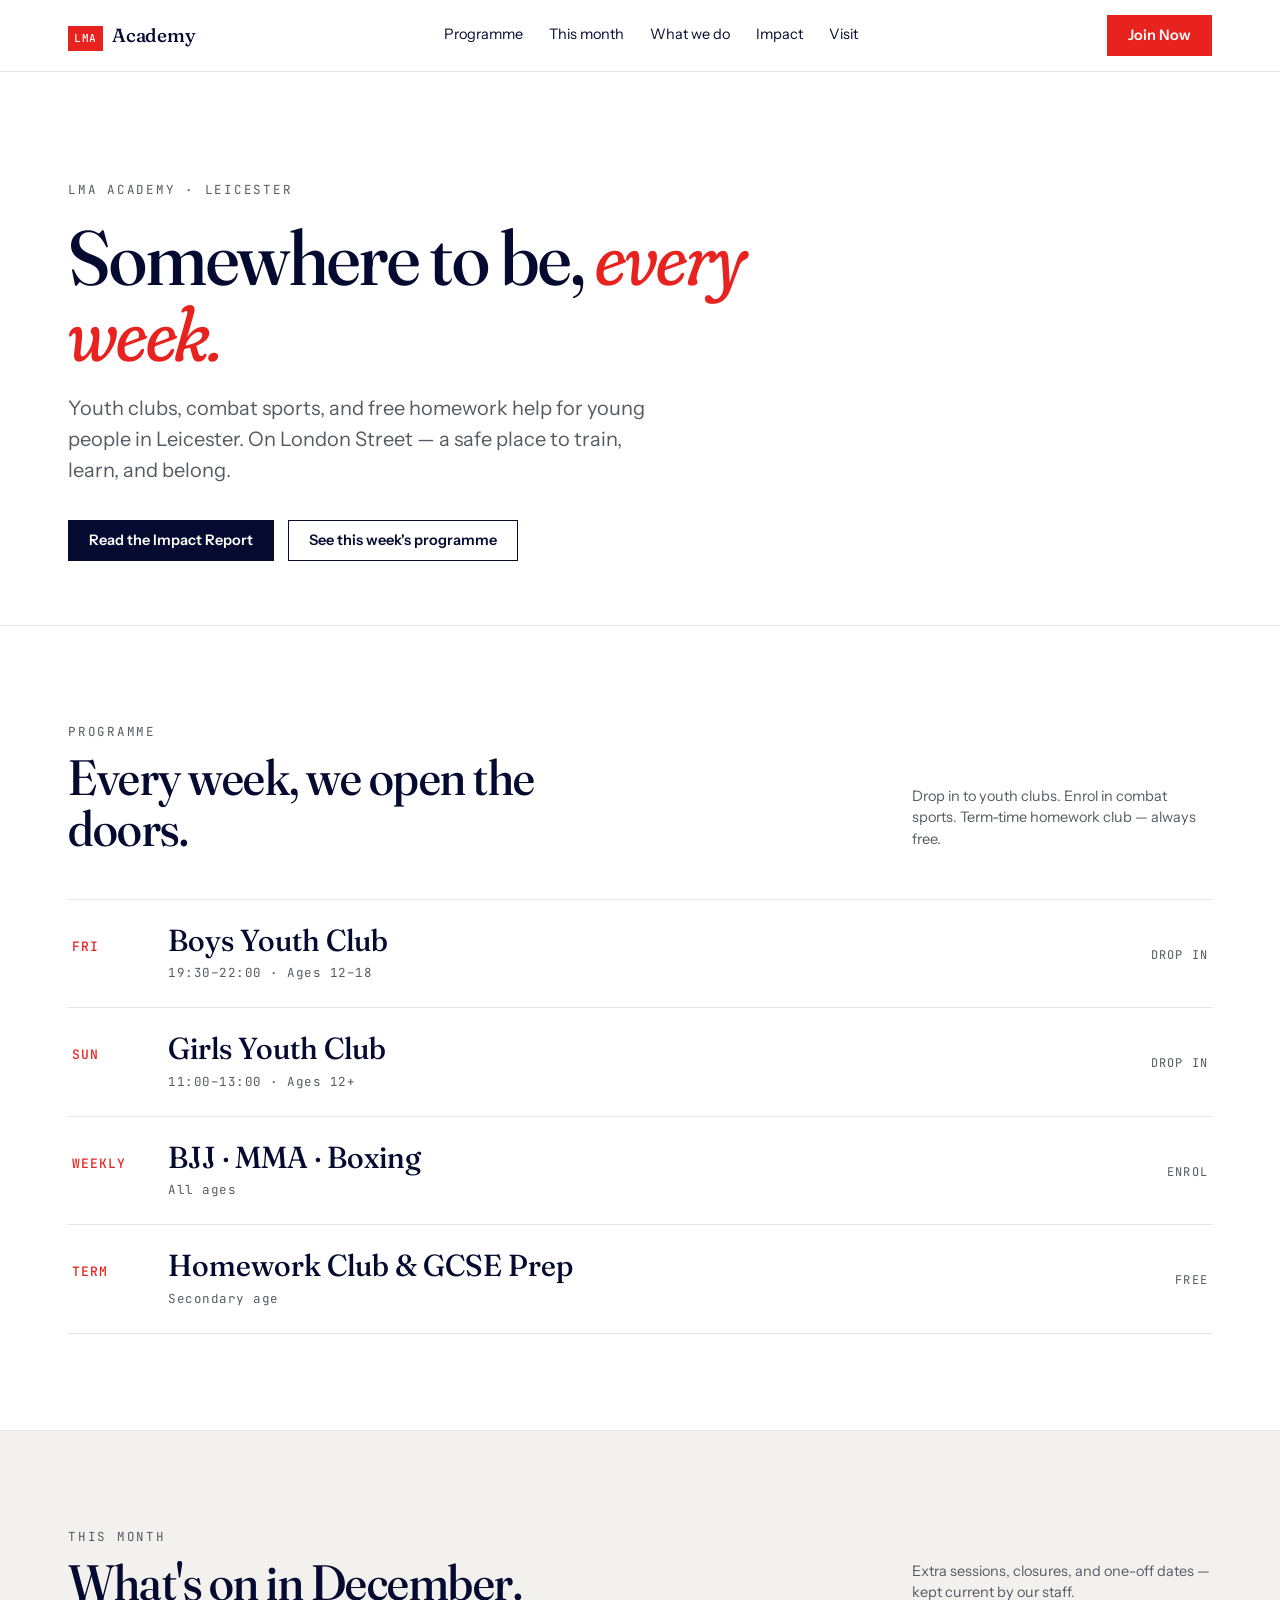
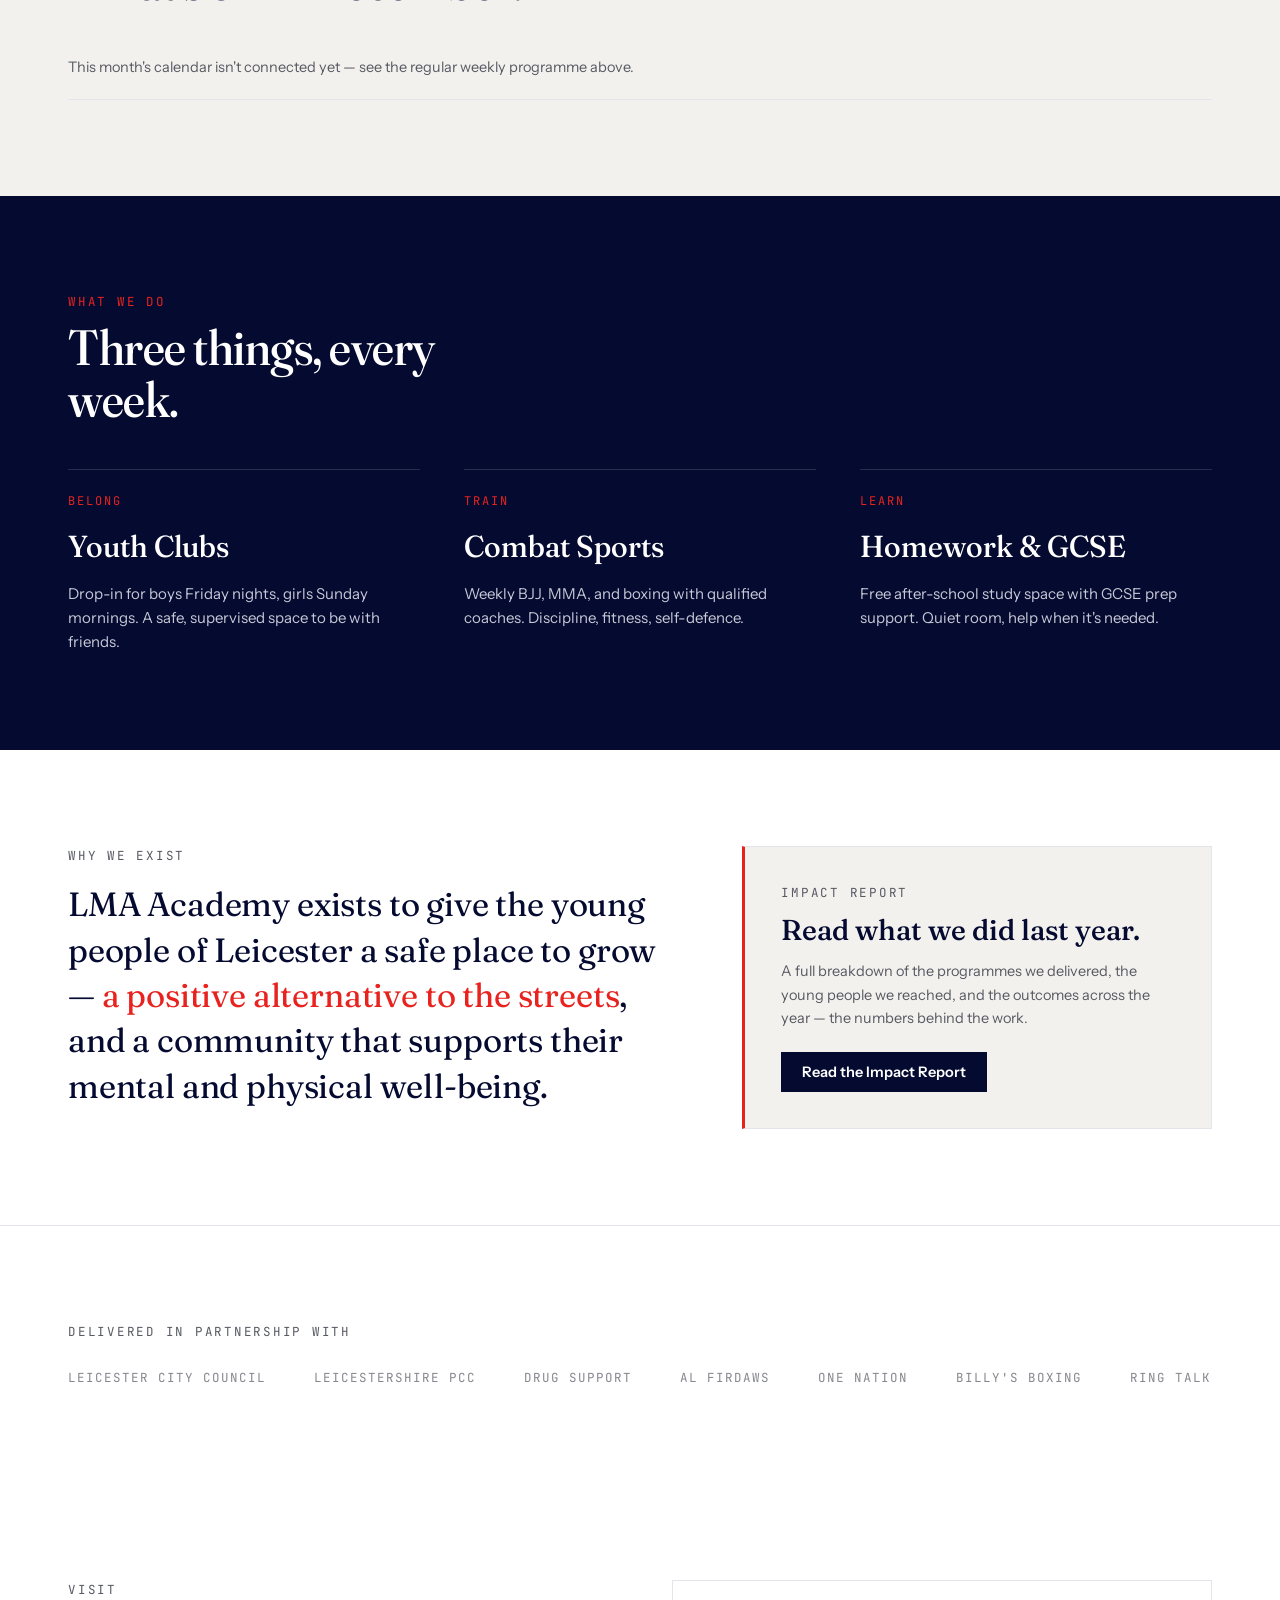
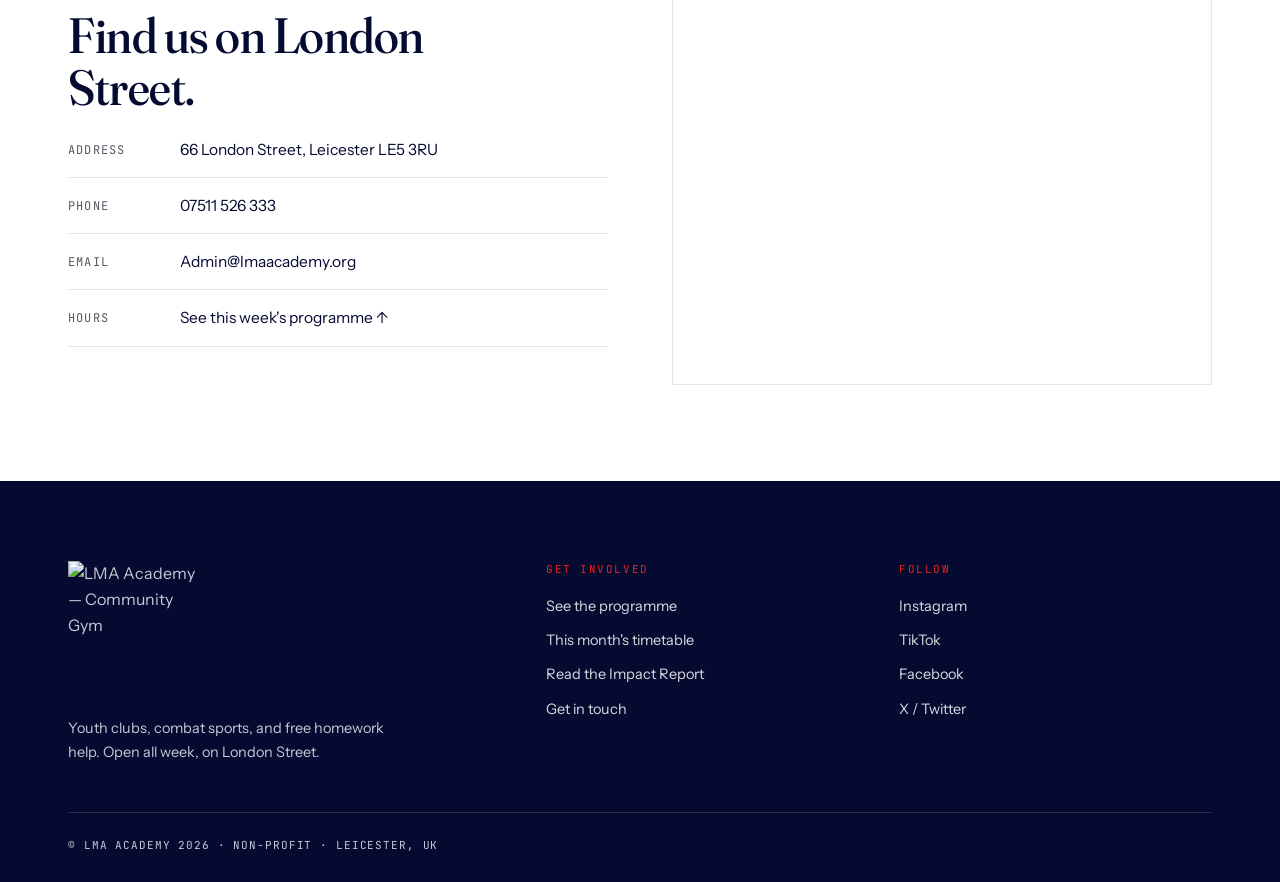
==== index.html @ 56d5e0f9 "Create index.html" ====
<!doctype html>
<html lang="en">
<head>
<meta charset="utf-8" />
<meta name="viewport" content="width=device-width, initial-scale=1" />
<meta name="color-scheme" content="light only" />
<meta name="supported-color-schemes" content="light" />
<meta name="theme-color" content="#FFFFFF" />
<title>LMA Academy — Youth clubs, combat sports &amp; homework club, Leicester</title>
<meta name="description" content="Youth clubs, combat sports, and free homework help for young people in Leicester. 66 London Street — a safe place to train, learn, and belong, every week." />
<meta property="og:title" content="LMA Academy — Somewhere to be, every week." />
<meta property="og:description" content="Youth clubs, combat sports, and free homework help for young people in Leicester. On London Street — a safe place to train, learn, and belong." />
<meta property="og:type" content="website" />
<meta property="og:image" content="https://lmaacademy.org/assets/lma-logo.jpg" />
<link rel="icon" type="image/jpeg" href="assets/lma-logo.jpg" />
<link rel="apple-touch-icon" href="assets/lma-logo.jpg" />

<link rel="preconnect" href="https://fonts.googleapis.com" />
<link rel="preconnect" href="https://fonts.gstatic.com" crossorigin />
<link rel="preload" as="style" href="https://fonts.googleapis.com/css2?family=Fraunces:ital,opsz,wght,SOFT@0,9..144,300..700,30..100;1,9..144,300..700,30..100&family=Instrument+Sans:wght@400;500;600&family=JetBrains+Mono:wght@400;500&display=swap" />
<link href="https://fonts.googleapis.com/css2?family=Fraunces:ital,opsz,wght,SOFT@0,9..144,300..700,30..100;1,9..144,300..700,30..100&family=Instrument+Sans:wght@400;500;600&family=JetBrains+Mono:wght@400;500&display=swap" rel="stylesheet" />

<script type="application/ld+json">
{
  "@context": "https://schema.org",
  "@type": "NGO",
  "name": "LMA Academy",
  "url": "https://lmaacademy.org",
  "address": {
    "@type": "PostalAddress",
    "streetAddress": "66 London Street",
    "addressLocality": "Leicester",
    "postalCode": "LE5 3RU",
    "addressCountry": "GB"
  },
  "telephone": "+447511526333",
  "email": "Admin@lmaacademy.org",
  "sameAs": [
    "https://www.instagram.com/lma_academy",
    "https://www.tiktok.com/@lma_academy",
    "https://www.facebook.com/share/ZXQbTFNiikPn39bd/",
    "https://x.com/lmaacademy_"
  ]
}
</script>

<style>
  :root{
    color-scheme: light only;

    --paper:        #FFFFFF;
    --paper-2:      #F3F1EE;
    --ink:          #050A30;
    --stone:        #585A63;
    --red:          #E8231F;
    --red-2:        #B81918;
    --rule:         #E4E5EA;
    --grey-on-dark: #C7C9D6;
    --rule-on-dark: rgba(255,255,255,.14);

    --f-display: "Fraunces", ui-serif, "Iowan Old Style", "Palatino Linotype", Georgia, serif;
    --f-body:    "Instrument Sans", ui-sans-serif, -apple-system, "Segoe UI", Helvetica, Arial, sans-serif;
    --f-mono:    "JetBrains Mono", ui-monospace, "SF Mono", Menlo, Consolas, monospace;

    --max: 1240px;
    --gutter: clamp(20px, 4vw, 48px);
    --header-h: 72px;
  }

  *, *::before, *::after{ box-sizing: border-box; }

  html{
    background: #FFFFFF;
    color-scheme: light only;
    -webkit-text-size-adjust: 100%;
    scroll-behavior: smooth;
  }
  body{
    margin: 0;
    background: var(--paper);
    color: var(--ink);
    font-family: var(--f-body);
    font-size: 16px;
    line-height: 1.6;
    -webkit-font-smoothing: antialiased;
    -moz-osx-font-smoothing: grayscale;
    text-rendering: optimizeLegibility;
    font-feature-settings: "ss01" 1, "cv11" 1;
  }
  img{ max-width: 100%; display: block; }
  a{ color: inherit; text-decoration: none; }
  h1,h2,h3,p,ul,figure{ margin: 0; }
  ul{ padding: 0; list-style: none; }

  a:focus-visible, button:focus-visible, iframe:focus-visible{
    outline: 2px solid var(--red);
    outline-offset: 3px;
  }
  ::selection{ background: var(--ink); color: var(--paper); }

  .skip-link{
    position: absolute;
    left: 12px; top: -48px;
    background: var(--ink); color: var(--paper);
    font-family: var(--f-mono); font-size: 13px;
    padding: 10px 16px;
    z-index: 100;
    transition: top .2s ease;
  }
  .skip-link:focus{ top: 12px; }

  .wrap{
    max-width: var(--max);
    margin: 0 auto;
    padding-left: var(--gutter);
    padding-right: var(--gutter);
  }

  .eyebrow{
    font-family: var(--f-mono);
    font-size: 12.5px;
    letter-spacing: .14em;
    text-transform: uppercase;
    color: var(--stone);
  }
  .eyebrow.on-dark{ color: var(--red); }

  /* ── Top bar ─────────────────────────────────────────────── */
  .top{
    position: sticky; top: 0; z-index: 50;
    height: var(--header-h);
    display: flex; align-items: center;
    background: rgba(255,255,255,.90);
    -webkit-backdrop-filter: saturate(140%) blur(10px);
    backdrop-filter: saturate(140%) blur(10px);
    border-bottom: 1px solid var(--rule);
  }
  .top-inner{
    width: 100%;
    max-width: var(--max);
    margin: 0 auto;
    padding: 0 var(--gutter);
    display: flex; align-items: center; justify-content: space-between;
    gap: 20px;
  }
  .brand{
    display: flex; align-items: baseline; gap: 9px;
    font-family: var(--f-display);
    font-weight: 500;
    font-variation-settings: "opsz" 24, "wght" 500, "SOFT" 40;
    font-size: 19px;
    letter-spacing: -.01em;
    color: var(--ink);
    white-space: nowrap;
  }
  .brand-mark{
    font-family: var(--f-mono);
    font-size: 11px;
    letter-spacing: .06em;
    background: var(--red);
    color: var(--paper);
    padding: 4px 6px;
  }
  .primary-nav{ display: flex; gap: 22px; }
  .primary-nav a{
    font-size: 14.5px; color: var(--ink);
    padding: 6px 2px;
    border-bottom: 1px solid transparent;
    transition: border-color .2s ease;
    white-space: nowrap;
  }
  .primary-nav a:hover{ border-color: var(--stone); }

  .btn{
    display: inline-flex; align-items: center; gap: 8px;
    font-family: var(--f-body);
    font-weight: 600;
    font-size: 14.5px;
    padding: 12px 20px;
    border: 1.5px solid transparent;
    line-height: 1;
    white-space: nowrap;
    transition: background-color .2s ease, color .2s ease, border-color .2s ease;
  }
  .btn-red{ background: var(--red); color: var(--paper); }
  .btn-red:hover{ background: var(--red-2); }
  .btn-solid{ background: var(--ink); color: var(--paper); }
  .btn-solid:hover{ background: #141A40; }
  .btn-ghost{ border-color: var(--ink); color: var(--ink); }
  .btn-ghost:hover{ background: var(--ink); color: var(--paper); }
  .btn-ghost.on-dark{ border-color: var(--paper); color: var(--paper); }
  .btn-ghost.on-dark:hover{ background: var(--paper); color: var(--ink); }

  /* ── Hero ────────────────────────────────────────────────── */
  .hero{ padding: clamp(56px, 9vw, 108px) 0 clamp(40px, 6vw, 64px); }
  .headline{
    font-family: var(--f-display);
    font-weight: 500;
    font-variation-settings: "opsz" 144, "wght" 500, "SOFT" 30;
    font-size: clamp(2.6rem, 2.1rem + 3.4vw, 6.2rem);
    line-height: .98;
    letter-spacing: -.015em;
    max-width: 15ch;
    margin-top: 20px;
  }
  .headline em{
    font-style: italic;
    font-variation-settings: "opsz" 144, "wght" 400, "SOFT" 100;
    color: var(--red);
  }
  .lede{
    font-size: clamp(1.05rem, 1rem + .4vw, 1.25rem);
    line-height: 1.55;
    color: var(--stone);
    max-width: 46ch;
    margin-top: 22px;
  }
  .hero-actions{
    display: flex; flex-wrap: wrap; gap: 14px;
    margin-top: 34px;
  }

  /* ── Section scaffolding ─────────────────────────────────── */
  section{ padding: clamp(56px, 8vw, 96px) 0; }
  .section-head{
    display: flex; justify-content: space-between; align-items: flex-end;
    gap: 24px; flex-wrap: wrap;
    margin-bottom: clamp(28px, 4vw, 44px);
  }
  .section-title{
    font-family: var(--f-display);
    font-weight: 500;
    font-variation-settings: "opsz" 96, "wght" 500, "SOFT" 30;
    font-size: clamp(1.9rem, 1.5rem + 2vw, 3.2rem);
    line-height: 1.04;
    letter-spacing: -.01em;
    max-width: 16ch;
    margin-top: 10px;
  }
  .section-aside{
    font-size: 14.5px; color: var(--stone);
    max-width: 30ch; line-height: 1.5;
    padding-bottom: 4px;
  }

  /* ── Schedule — the signature (weekly, fixed) ────────────── */
  .schedule{ scroll-margin-top: var(--header-h); border-top: 1px solid var(--rule); }
  .fixture-list{ border-top: 1px solid var(--rule); }
  .fixture-row{
    display: grid;
    grid-template-columns: 76px 1fr auto;
    align-items: baseline;
    column-gap: 20px;
    padding: 24px 4px;
    border-bottom: 1px solid var(--rule);
    transition: transform .35s cubic-bezier(.2,.8,.2,1);
  }
  .fixture-row:hover, .fixture-row:focus-within{ transform: translateX(14px); }
  .fixture-day{
    font-family: var(--f-mono);
    font-size: 13px; font-weight: 500;
    letter-spacing: .08em;
    color: var(--red);
    padding-top: 4px;
  }
  .fixture-title{
    font-family: var(--f-display);
    font-weight: 500;
    font-variation-settings: "opsz" 72, "wght" 500, "SOFT" 30;
    font-size: clamp(1.3rem, 1.1rem + 1vw, 1.9rem);
    line-height: 1.1;
  }
  .fixture-meta{
    display: block;
    font-family: var(--f-mono);
    font-size: 12.5px;
    letter-spacing: .04em;
    color: var(--stone);
    margin-top: 6px;
  }
  .fixture-status{
    font-family: var(--f-mono);
    font-size: 12px;
    letter-spacing: .1em;
    text-transform: uppercase;
    color: var(--stone);
    align-self: center;
    padding-top: 4px;
    white-space: nowrap;
  }

  /* ── This month — live, sheet-driven ─────────────────────── */
  .month-timetable{ background: var(--paper-2); scroll-margin-top: var(--header-h); }
  .month-state{
    font-size: 14.5px; color: var(--stone);
    padding: 4px 0 20px;
  }
  .month-state:empty{ display: none; }
  .month-row{
    display: grid;
    grid-template-columns: 96px 1fr auto;
    align-items: baseline;
    column-gap: 20px;
    padding: 20px 4px;
    border-bottom: 1px solid var(--rule);
  }
  .month-day{
    font-family: var(--f-mono);
    font-size: 12.5px; font-weight: 500;
    letter-spacing: .06em;
    color: var(--red);
    padding-top: 4px;
    white-space: nowrap;
  }
  .month-row.is-cancelled .fixture-title,
  .month-row.is-cancelled .fixture-meta{ text-decoration: line-through; opacity: .55; }
  .month-row.is-closed{ opacity: .6; }
  .fixture-status.month-tag-cancelled,
  .fixture-status.month-tag-extra{ color: var(--red); }

  /* ── Pillars (dark = black) ──────────────────────────────── */
  .pillars{ background: var(--ink); color: var(--paper); }
  .pillars-grid{
    display: grid; gap: 44px;
    grid-template-columns: repeat(3, 1fr);
  }
  .pillar{ border-top: 1px solid var(--rule-on-dark); padding-top: 22px; }
  .pillar-tag{
    font-family: var(--f-mono);
    font-size: 12px; letter-spacing: .16em; text-transform: uppercase;
    color: var(--red);
  }
  .pillar-name{
    font-family: var(--f-display);
    font-weight: 500;
    font-variation-settings: "opsz" 72, "wght" 500, "SOFT" 30;
    font-size: clamp(1.4rem, 1.2rem + 1vw, 1.9rem);
    margin-top: 10px;
  }
  .pillar-body{
    font-size: 15px; line-height: 1.6;
    color: var(--grey-on-dark);
    max-width: 34ch;
    margin-top: 12px;
  }

  /* ── Mission + Impact ────────────────────────────────────── */
  .mission-grid{
    display: grid; gap: clamp(32px, 5vw, 72px);
    grid-template-columns: 1.3fr 1fr;
    align-items: start;
  }
  .mission-body{
    font-family: var(--f-display);
    font-weight: 400;
    font-variation-settings: "opsz" 40, "wght" 400, "SOFT" 20;
    font-size: clamp(1.4rem, 1.1rem + 1.4vw, 2.1rem);
    line-height: 1.35;
    letter-spacing: -.005em;
  }
  .mission-body .emph{ font-weight: 500; color: var(--red); }
  .impact-card{
    border: 1px solid var(--rule);
    border-left: 3px solid var(--red);
    background: var(--paper-2);
    padding: clamp(24px, 3vw, 36px);
  }
  .impact-title{
    font-family: var(--f-display);
    font-weight: 500;
    font-variation-settings: "opsz" 40, "wght" 500, "SOFT" 30;
    font-size: clamp(1.4rem, 1.2rem + 1vw, 1.8rem);
    margin-top: 10px;
    line-height: 1.15;
  }
  .impact-desc{
    font-size: 14.5px; line-height: 1.6;
    color: var(--stone);
    margin-top: 14px;
  }
  .impact-card .btn{ margin-top: 22px; }

  /* ── Partners ────────────────────────────────────────────── */
  .partners{ border-top: 1px solid var(--rule); }
  .partners-row{
    display: flex; flex-wrap: wrap;
    row-gap: 20px; column-gap: clamp(24px, 4vw, 48px);
    margin-top: 26px;
  }
  .partner-name{
    font-family: var(--f-mono);
    font-size: 12.5px;
    letter-spacing: .08em;
    text-transform: uppercase;
    color: var(--stone);
    opacity: .72;
    transition: color .2s ease, opacity .2s ease;
  }
  .partner-name:hover, .partner-name:focus-visible{ color: var(--ink); opacity: 1; }

  /* ── Visit ───────────────────────────────────────────────── */
  .visit{ scroll-margin-top: var(--header-h); }
  .visit-grid{
    display: grid; gap: clamp(32px, 5vw, 64px);
    grid-template-columns: 1fr 1fr;
    align-items: start;
  }
  .visit-list{ margin-top: 8px; }
  .visit-item{
    padding: 16px 0;
    border-bottom: 1px solid var(--rule);
    display: grid; grid-template-columns: 96px 1fr; gap: 16px;
  }
  .visit-label{
    font-family: var(--f-mono); font-size: 12px;
    letter-spacing: .1em; text-transform: uppercase;
    color: var(--stone); padding-top: 3px;
  }
  .visit-value{ font-size: 15.5px; line-height: 1.5; }
  .visit-value a:hover{ text-decoration: underline; text-decoration-color: var(--stone); }
  .map-frame{
    position: relative;
    aspect-ratio: 4 / 3;
    border: 1px solid var(--rule);
    overflow: hidden;
  }
  .map-frame iframe{
    width: 100%; height: 100%; border: 0;
    filter: grayscale(1) contrast(1.05);
    transition: filter .3s ease;
  }
  .map-frame:hover iframe, .map-frame:focus-within iframe{ filter: grayscale(0); }

  /* ── Footer (dark = black) ───────────────────────────────── */
  .site-footer{ background: var(--ink); color: var(--grey-on-dark); padding: clamp(48px,7vw,80px) 0 28px; }
  .foot-grid{
    display: grid; gap: 40px;
    grid-template-columns: 1.4fr 1fr 1fr;
  }
  .foot-brand-mark{
    width: 136px;
    height: auto;
    margin-bottom: 20px;
  }
  .foot-tagline{ max-width: 32ch; font-size: 14.5px; line-height: 1.6; }
  .foot-heading{
    font-family: var(--f-mono); font-size: 11px;
    letter-spacing: .14em; text-transform: uppercase;
    color: var(--red); margin-bottom: 16px;
  }
  .foot-list{ display: flex; flex-direction: column; gap: 11px; font-size: 14.5px; }
  .foot-list a{ color: var(--paper); transition: opacity .2s ease; opacity: .85; }
  .foot-list a:hover{ opacity: 1; text-decoration: underline; }
  .foot-bottom{
    display: flex; justify-content: space-between; flex-wrap: wrap; gap: 12px;
    margin-top: 48px; padding-top: 24px;
    border-top: 1px solid var(--rule-on-dark);
    font-family: var(--f-mono); font-size: 11px;
    letter-spacing: .08em; text-transform: uppercase;
  }

  /* ── Responsive ──────────────────────────────────────────── */
  @media (max-width: 900px){
    .pillars-grid{ grid-template-columns: 1fr; gap: 32px; }
    .mission-grid{ grid-template-columns: 1fr; }
    .visit-grid{ grid-template-columns: 1fr; }
    .foot-grid{ grid-template-columns: 1fr 1fr; }
  }
  @media (max-width: 780px){
    .primary-nav{ display: none; }
  }
  @media (max-width: 560px){
    .foot-grid{ grid-template-columns: 1fr; }
    .fixture-row{ grid-template-columns: 56px 1fr; row-gap: 6px; }
    .fixture-row .fixture-status{ grid-column: 1 / -1; padding-top: 0; }
    .month-row{ grid-template-columns: 68px 1fr; row-gap: 6px; }
    .month-row .fixture-status{ grid-column: 1 / -1; padding-top: 0; }
    .visit-item{ grid-template-columns: 76px 1fr; }
  }

  /* ── Motion ══════════════════════════════════════════════ */
  @media (prefers-reduced-motion: reduce){
    *, *::before, *::after{ transition: none !important; animation: none !important; }
    html{ scroll-behavior: auto; }
  }

  /* ── Anti-forced-dark rescue ═════════════════════════════ */
  @media (prefers-color-scheme: dark){
    html, body{ background: #FFFFFF !important; color: #050A30 !important; }
  }
</style>
</head>
<body>

<a href="#main" class="skip-link">Skip to main content</a>

<header class="top" id="top">
  <div class="top-inner">
    <a href="#top" class="brand" aria-label="LMA Academy — home">
      <span class="brand-mark">LMA</span><span>Academy</span>
    </a>
    <nav class="primary-nav" aria-label="Primary">
      <a href="#programme">Programme</a>
      <a href="#this-month">This month</a>
      <a href="#what-we-do">What we do</a>
      <a href="#impact">Impact</a>
      <a href="#visit">Visit</a>
    </nav>
    <a href="#programme" class="btn btn-red">Join Now</a>
  </div>
</header>

<main id="main">

  <section class="hero">
    <div class="wrap">
      <div class="eyebrow">LMA Academy · Leicester</div>
      <h1 class="headline">Somewhere to be, <em>every week.</em></h1>
      <p class="lede">
        Youth clubs, combat sports, and free homework help for young people
        in Leicester. On London Street — a safe place to train, learn, and
        belong.
      </p>
      <div class="hero-actions">
        <a class="btn btn-solid" href="https://drive.google.com/file/d/15Q95Gauwquju064zafv_QoonsNqUYyMX/view" target="_blank" rel="noopener">Read the Impact Report</a>
        <a class="btn btn-ghost" href="#programme">See this week's programme</a>
      </div>
    </div>
  </section>

  <section class="schedule" id="programme">
    <div class="wrap">
      <div class="section-head">
        <div>
          <div class="eyebrow">Programme</div>
          <h2 class="section-title">Every week, we open the doors.</h2>
        </div>
        <p class="section-aside">Drop in to youth clubs. Enrol in combat sports. Term-time homework club — always free.</p>
      </div>

      <ul class="fixture-list">
        <li class="fixture-row">
          <span class="fixture-day">FRI</span>
          <span>
            <h3 class="fixture-title">Boys Youth Club</h3>
            <span class="fixture-meta">19:30–22:00 · Ages 12–18</span>
          </span>
          <span class="fixture-status">Drop in</span>
        </li>
        <li class="fixture-row">
          <span class="fixture-day">SUN</span>
          <span>
            <h3 class="fixture-title">Girls Youth Club</h3>
            <span class="fixture-meta">11:00–13:00 · Ages 12+</span>
          </span>
          <span class="fixture-status">Drop in</span>
        </li>
        <li class="fixture-row">
          <span class="fixture-day">WEEKLY</span>
          <span>
            <h3 class="fixture-title">BJJ · MMA · Boxing</h3>
            <span class="fixture-meta">All ages</span>
          </span>
          <span class="fixture-status">Enrol</span>
        </li>
        <li class="fixture-row">
          <span class="fixture-day">TERM</span>
          <span>
            <h3 class="fixture-title">Homework Club &amp; GCSE Prep</h3>
            <span class="fixture-meta">Secondary age</span>
          </span>
          <span class="fixture-status">Free</span>
        </li>
      </ul>
    </div>
  </section>

  <section class="schedule month-timetable" id="this-month">
    <div class="wrap">
      <div class="section-head">
        <div>
          <div class="eyebrow">This month</div>
          <h2 class="section-title" id="month-heading">What's on this month.</h2>
        </div>
        <p class="section-aside">Extra sessions, closures, and one-off dates — kept current by our staff.</p>
      </div>

      <p id="month-state" class="month-state" role="status" aria-live="polite"></p>
      <ul class="fixture-list" id="month-list"></ul>
    </div>
  </section>

  <section class="pillars" id="what-we-do">
    <div class="wrap">
      <div class="section-head">
        <div>
          <div class="eyebrow on-dark">What we do</div>
          <h2 class="section-title">Three things, every week.</h2>
        </div>
      </div>
      <div class="pillars-grid">
        <div class="pillar">
          <div class="pillar-tag">Belong</div>
          <h3 class="pillar-name">Youth Clubs</h3>
          <p class="pillar-body">Drop-in for boys Friday nights, girls Sunday mornings. A safe, supervised space to be with friends.</p>
        </div>
        <div class="pillar">
          <div class="pillar-tag">Train</div>
          <h3 class="pillar-name">Combat Sports</h3>
          <p class="pillar-body">Weekly BJJ, MMA, and boxing with qualified coaches. Discipline, fitness, self-defence.</p>
        </div>
        <div class="pillar">
          <div class="pillar-tag">Learn</div>
          <h3 class="pillar-name">Homework &amp; GCSE</h3>
          <p class="pillar-body">Free after-school study space with GCSE prep support. Quiet room, help when it's needed.</p>
        </div>
      </div>
    </div>
  </section>

  <section class="mission-impact" id="impact">
    <div class="wrap mission-grid">
      <div>
        <div class="eyebrow">Why we exist</div>
        <p class="mission-body" style="margin-top:16px;">
          LMA Academy exists to give the young people of Leicester a safe
          place to grow — <span class="emph">a positive alternative to the
          streets</span>, and a community that supports their mental and
          physical well-being.
        </p>
      </div>
      <aside class="impact-card">
        <div class="eyebrow">Impact Report</div>
        <h3 class="impact-title">Read what we did last year.</h3>
        <p class="impact-desc">A full breakdown of the programmes we delivered, the young people we reached, and the outcomes across the year — the numbers behind the work.</p>
        <a class="btn btn-solid" href="https://drive.google.com/file/d/15Q95Gauwquju064zafv_QoonsNqUYyMX/view" target="_blank" rel="noopener">Read the Impact Report</a>
      </aside>
    </div>
  </section>

  <section class="partners">
    <div class="wrap">
      <div class="eyebrow">Delivered in partnership with</div>
      <div class="partners-row">
        <span class="partner-name" tabindex="0">Leicester City Council</span>
        <span class="partner-name" tabindex="0">Leicestershire PCC</span>
        <span class="partner-name" tabindex="0">Drug Support</span>
        <span class="partner-name" tabindex="0">Al Firdaws</span>
        <span class="partner-name" tabindex="0">One Nation</span>
        <span class="partner-name" tabindex="0">Billy's Boxing</span>
        <span class="partner-name" tabindex="0">Ring Talk</span>
      </div>
    </div>
  </section>

  <section class="visit" id="visit">
    <div class="wrap visit-grid">
      <div>
        <div class="eyebrow">Visit</div>
        <h2 class="section-title">Find us on London Street.</h2>
        <div class="visit-list">
          <div class="visit-item">
            <span class="visit-label">Address</span>
            <span class="visit-value"><a href="https://www.google.com/maps/dir/?api=1&destination=66+London+Street%2C+Leicester+LE5+3RU" target="_blank" rel="noopener">66 London Street, Leicester LE5 3RU</a></span>
          </div>
          <div class="visit-item">
            <span class="visit-label">Phone</span>
            <span class="visit-value"><a href="tel:+447511526333">07511 526 333</a></span>
          </div>
          <div class="visit-item">
            <span class="visit-label">Email</span>
            <span class="visit-value"><a href="mailto:Admin@lmaacademy.org">Admin@lmaacademy.org</a></span>
          </div>
          <div class="visit-item">
            <span class="visit-label">Hours</span>
            <span class="visit-value"><a href="#programme">See this week's programme ↑</a></span>
          </div>
        </div>
      </div>
      <div class="map-frame">
        <iframe
          src="https://www.google.com/maps?q=66+London+Street%2C+Leicester+LE5+3RU%2C+UK&output=embed"
          title="Map showing LMA Academy at 66 London Street, Leicester LE5 3RU"
          loading="lazy"
          referrerpolicy="no-referrer-when-downgrade">
        </iframe>
      </div>
    </div>
  </section>

</main>

<footer class="site-footer">
  <div class="wrap">
    <div class="foot-grid">
      <div>
        <img class="foot-brand-mark" src="assets/lma-logo.jpg" alt="LMA Academy — Community Gym" width="500" height="500" loading="lazy" />
        <p class="foot-tagline">Youth clubs, combat sports, and free homework help. Open all week, on London Street.</p>
      </div>
      <div>
        <div class="foot-heading">Get involved</div>
        <ul class="foot-list">
          <li><a href="#programme">See the programme</a></li>
          <li><a href="#this-month">This month's timetable</a></li>
          <li><a href="https://drive.google.com/file/d/15Q95Gauwquju064zafv_QoonsNqUYyMX/view" target="_blank" rel="noopener">Read the Impact Report</a></li>
          <li><a href="mailto:Admin@lmaacademy.org">Get in touch</a></li>
        </ul>
      </div>
      <div>
        <div class="foot-heading">Follow</div>
        <ul class="foot-list">
          <li><a href="https://www.instagram.com/lma_academy" target="_blank" rel="noopener">Instagram</a></li>
          <li><a href="https://www.tiktok.com/@lma_academy" target="_blank" rel="noopener">TikTok</a></li>
          <li><a href="https://www.facebook.com/share/ZXQbTFNiikPn39bd/" target="_blank" rel="noopener">Facebook</a></li>
          <li><a href="https://x.com/lmaacademy_" target="_blank" rel="noopener">X / Twitter</a></li>
        </ul>
      </div>
    </div>
    <div class="foot-bottom">
      <span>© LMA Academy <span id="year">2026</span> · Non-profit · Leicester, UK</span>
    </div>
  </div>
</footer>

<script>
  document.getElementById('year').textContent = new Date().getFullYear();
</script>

<script>
(function(){
  // ============================================================
  // MONTHLY TIMETABLE — driven by a published Google Sheet CSV.
  //
  // Setup (staff-facing, do this once):
  // 1. Make a Google Sheet with ONE tab, exactly these column
  //    headers in row 1 (any order, case-insensitive):
  //      Date | Title | Time | Notes | Status
  //    Date: YYYY-MM-DD (e.g. 2026-10-14) or DD/MM/YYYY.
  //    Status: leave blank for a normal session, or use
  //      Cancelled / Extra / Closed
  // 2. File > Share > Publish to web > choose that sheet/tab >
  //    format "Comma-separated values (.csv)" > Publish.
  // 3. Paste the generated URL below as SHEET_CSV_URL.
  //
  // IMPORTANT: "Publish to web" makes that sheet/tab readable by
  // anyone with the link, with no login. Use a dedicated sheet
  // for this timetable only — never a shared admin spreadsheet
  // with other tabs on it. If that's not acceptable, this needs
  // a small Cloudflare Worker proxy instead of a direct publish;
  // ask for that build if so.
  // ============================================================
  var SHEET_CSV_URL = "PASTE_YOUR_PUBLISHED_CSV_URL_HERE";

  var stateEl = document.getElementById('month-state');
  var listEl  = document.getElementById('month-list');
  var headingEl = document.getElementById('month-heading');

  function setState(msg){ if (stateEl) stateEl.textContent = msg || ''; }

  function parseCSV(text){
    var rows = [], row = [], field = '', inQuotes = false;
    for (var i = 0; i < text.length; i++){
      var c = text[i];
      if (inQuotes){
        if (c === '"'){
          if (text[i+1] === '"'){ field += '"'; i++; } else { inQuotes = false; }
        } else field += c;
      } else {
        if (c === '"') inQuotes = true;
        else if (c === ',') { row.push(field); field = ''; }
        else if (c === '\n') { row.push(field); rows.push(row); row = []; field = ''; }
        else if (c === '\r') { /* ignore */ }
        else field += c;
      }
    }
    if (field.length || row.length){ row.push(field); rows.push(row); }
    return rows.filter(function(r){ return r.some(function(f){ return f.trim() !== ''; }); });
  }

  function parseRowDate(s){
    s = (s || '').trim();
    var iso = s.match(/^(\d{4})-(\d{1,2})-(\d{1,2})/);
    if (iso) return new Date(+iso[1], +iso[2]-1, +iso[3]);
    var uk = s.match(/^(\d{1,2})\/(\d{1,2})\/(\d{4})/);
    if (uk) return new Date(+uk[3], +uk[2]-1, +uk[1]);
    return null;
  }

  function rowsToObjects(rows){
    if (!rows.length) return [];
    var headers = rows[0].map(function(h){ return h.trim().toLowerCase(); });
    return rows.slice(1).map(function(r){
      var o = {};
      headers.forEach(function(h, idx){ o[h] = (r[idx] || '').trim(); });
      return o;
    });
  }

  function render(events){
    var now = new Date();
    if (headingEl){
      var monthName = now.toLocaleDateString('en-GB', { month: 'long' });
      headingEl.textContent = "What's on in " + monthName + ".";
    }

    var thisMonth = events
      .map(function(e){ return { data: e, d: parseRowDate(e.date) }; })
      .filter(function(x){ return x.d && x.d.getFullYear() === now.getFullYear() && x.d.getMonth() === now.getMonth(); })
      .sort(function(a, b){ return a.d - b.d; });

    if (!thisMonth.length){
      setState('No extra sessions scheduled this month — see the regular weekly programme above.');
      return;
    }
    setState('');
    listEl.innerHTML = '';
    thisMonth.forEach(function(x){
      var e = x.data, d = x.d;
      var status = (e.status || '').trim().toLowerCase();
      var li = document.createElement('li');
      li.className = 'month-row' + (status === 'cancelled' ? ' is-cancelled' : '') + (status === 'closed' ? ' is-closed' : '');

      var day = document.createElement('span');
      day.className = 'month-day';
      var weekdayShort = d.toLocaleDateString('en-GB', { weekday: 'short' });
      day.textContent = (weekdayShort + ' ' + d.getDate()).toUpperCase();

      var main = document.createElement('span');
      var title = document.createElement('h3');
      title.className = 'fixture-title';
      title.textContent = e.title || 'Session';
      var meta = document.createElement('span');
      meta.className = 'fixture-meta';
      meta.textContent = [e.time, e.notes].filter(Boolean).join(' · ');
      main.appendChild(title);
      main.appendChild(meta);

      var tag = document.createElement('span');
      var tagWord = status === 'cancelled' ? 'Cancelled' : status === 'extra' ? 'Extra' : status === 'closed' ? 'Closed' : '';
      tag.className = 'fixture-status' + (tagWord ? ' month-tag-' + status : '');
      tag.textContent = tagWord;

      li.appendChild(day); li.appendChild(main); li.appendChild(tag);
      listEl.appendChild(li);
    });
  }

  if (!SHEET_CSV_URL || SHEET_CSV_URL.indexOf('PASTE_YOUR') === 0){
    if (headingEl){
      headingEl.textContent = "What's on in " + new Date().toLocaleDateString('en-GB', { month: 'long' }) + ".";
    }
    setState("This month's calendar isn't connected yet — see the regular weekly programme above.");
  } else {
    setState('Loading this month\u2019s calendar…');
    fetch(SHEET_CSV_URL)
      .then(function(res){ if (!res.ok) throw new Error('fetch failed'); return res.text(); })
      .then(function(text){ render(rowsToObjects(parseCSV(text))); })
      .catch(function(){ setState("This month's calendar is being updated — check back soon, or see the weekly programme above."); });
  }
})();
</script>

</body>
</html>
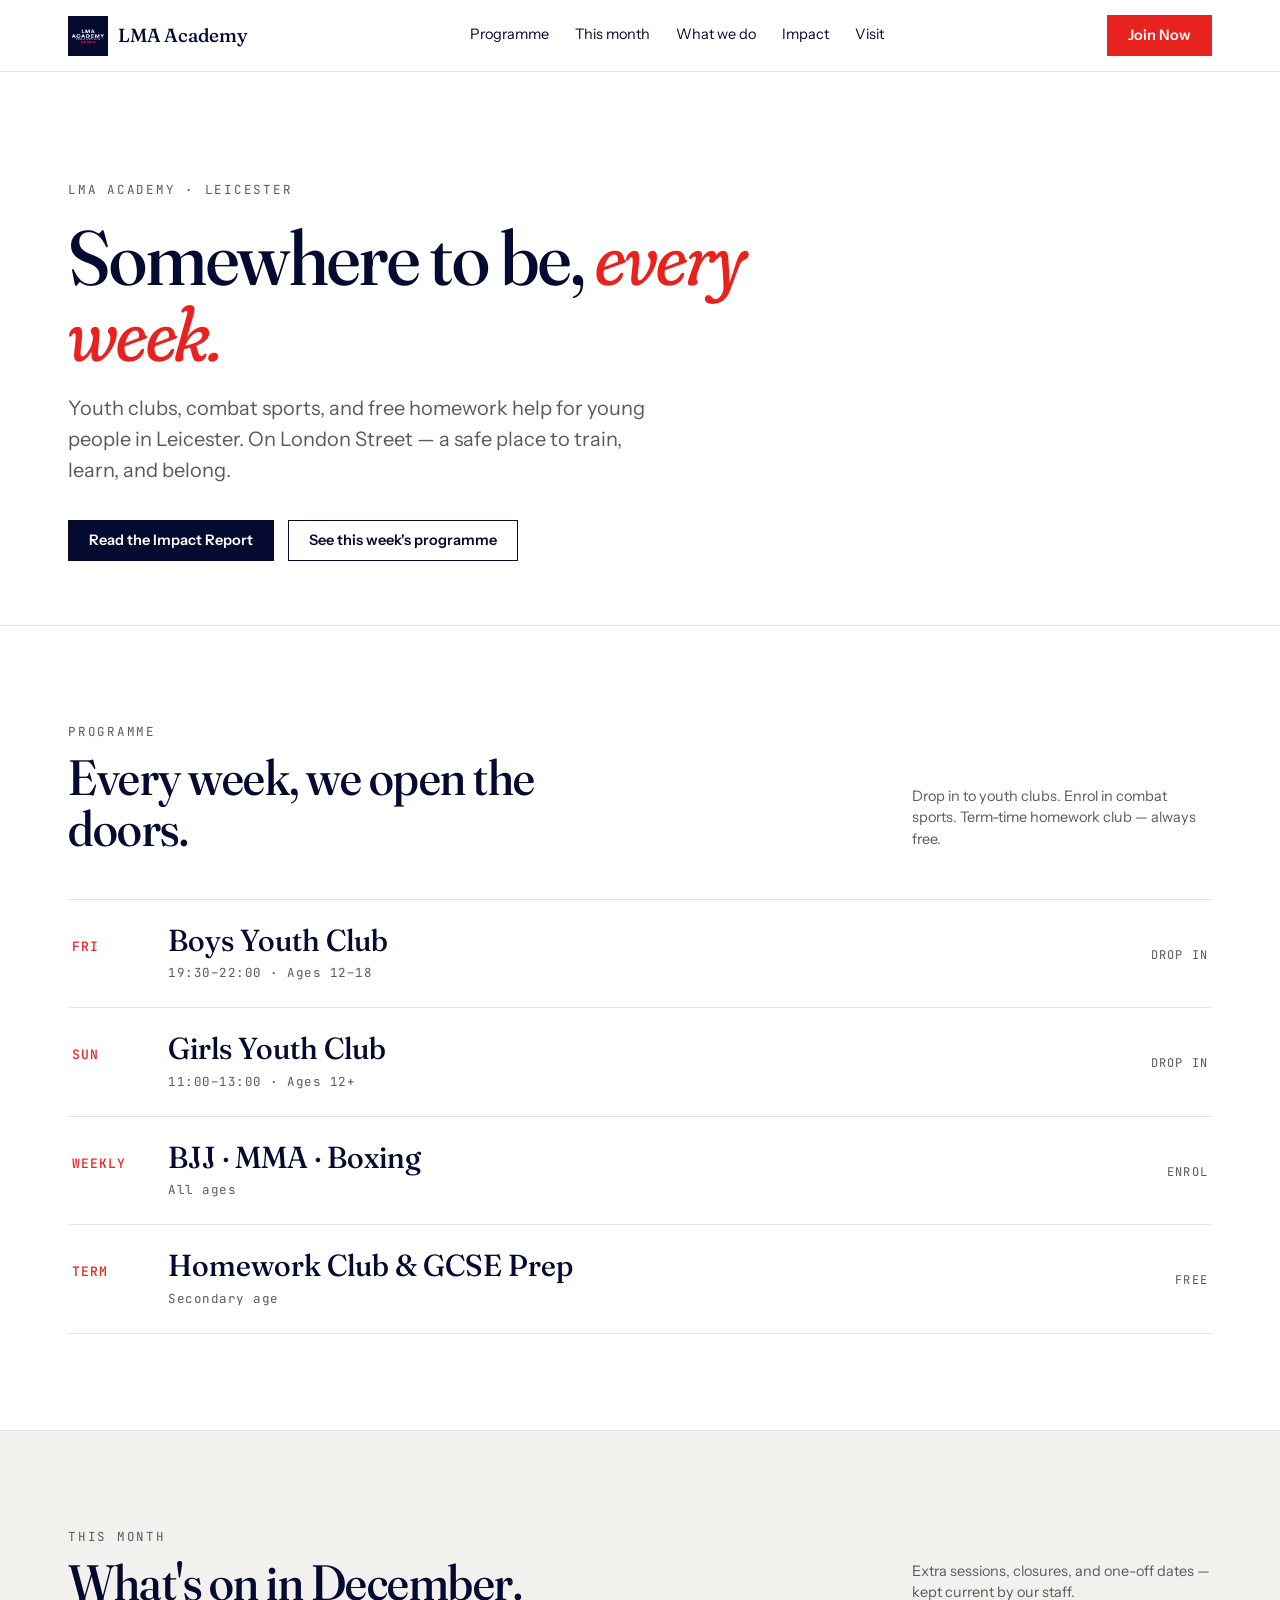
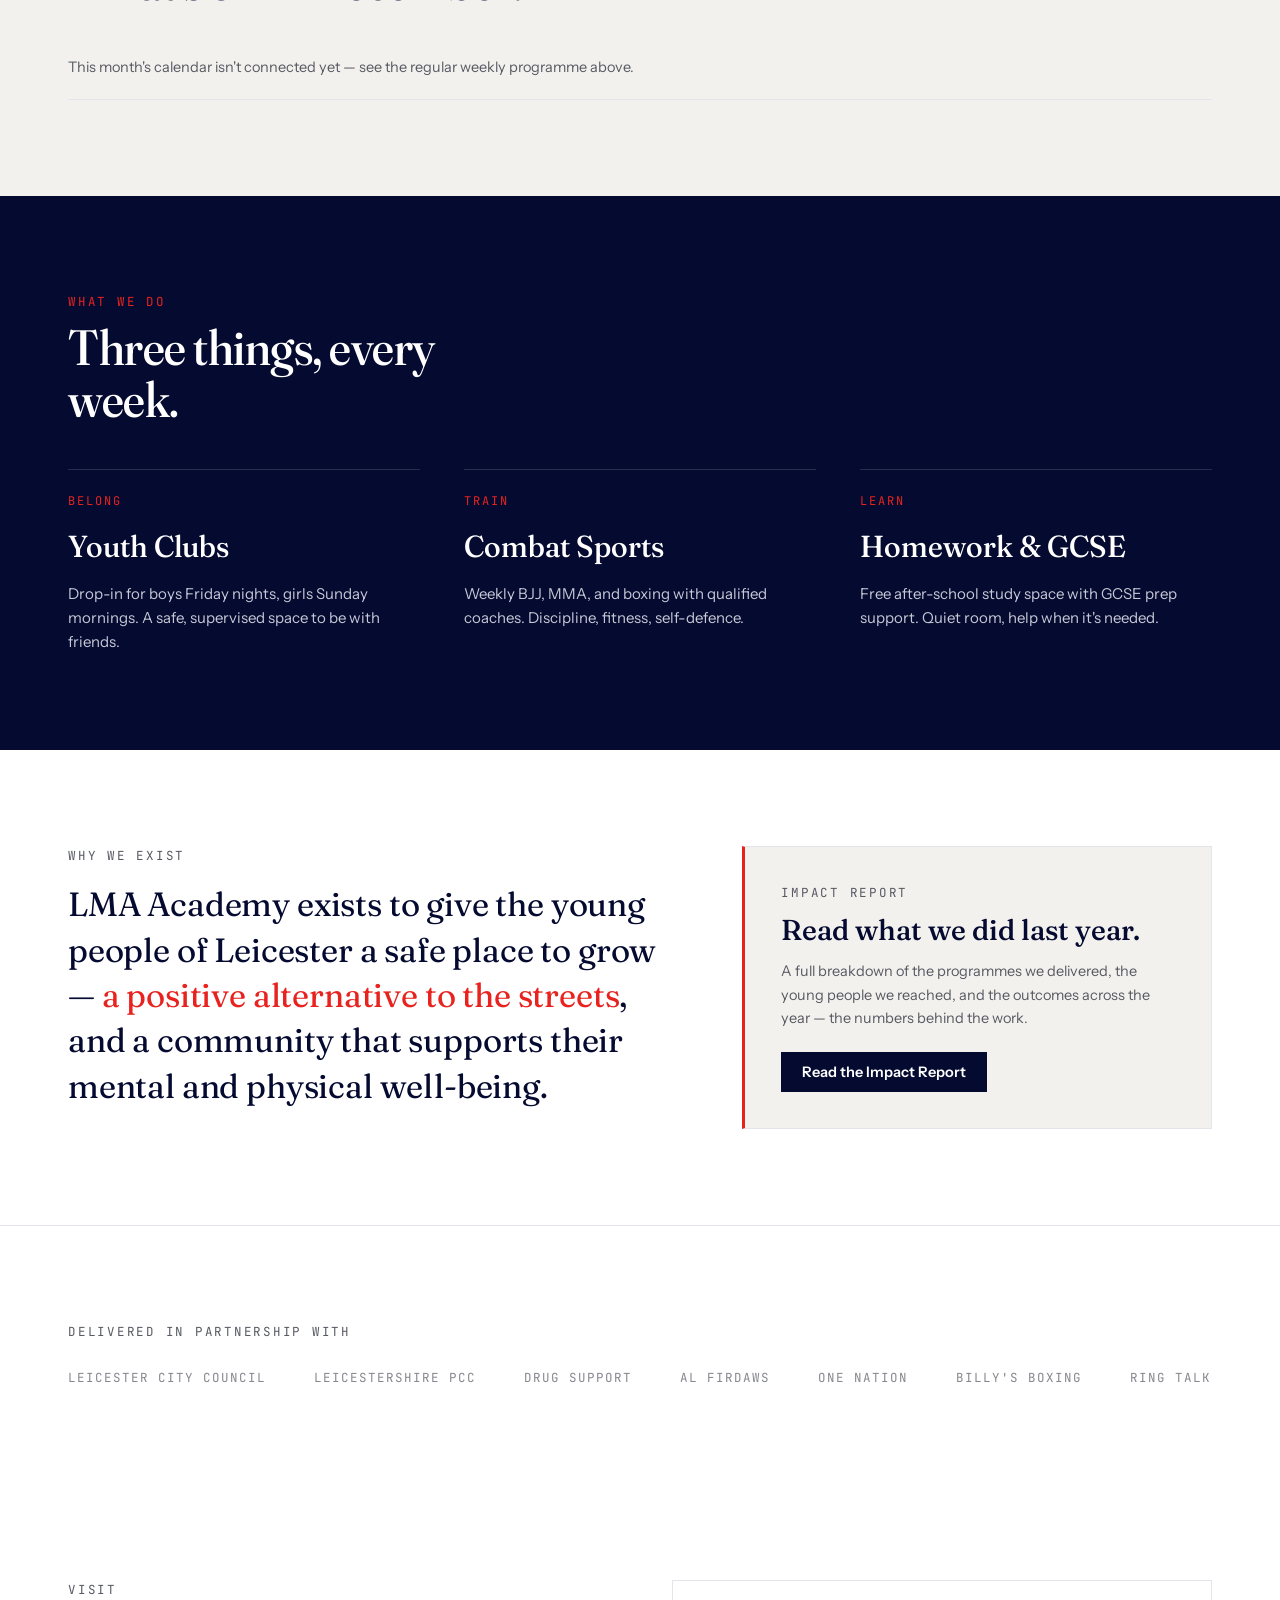
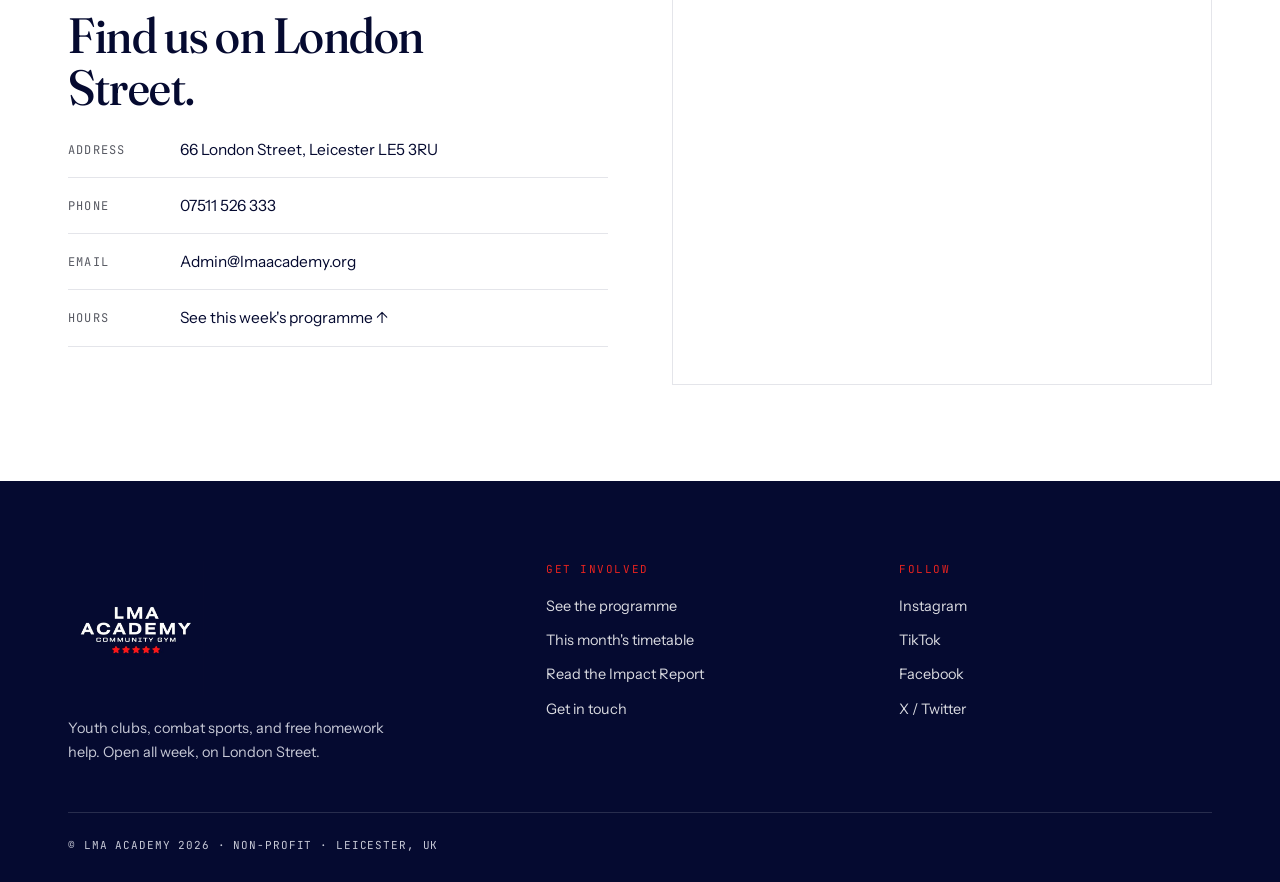
==== commit de29cc8c: "Add LMA Academy logo to header, footer and favicon Moves the uploaded JPEG to assets/lma-logo.jpg, t" ====
--- a/index.html
+++ b/index.html
@@ -144,7 +144,7 @@
     gap: 20px;
   }
   .brand{
-    display: flex; align-items: baseline; gap: 9px;
+    display: flex; align-items: center; gap: 10px;
     font-family: var(--f-display);
     font-weight: 500;
     font-variation-settings: "opsz" 24, "wght" 500, "SOFT" 40;
@@ -154,12 +154,10 @@
     white-space: nowrap;
   }
   .brand-mark{
-    font-family: var(--f-mono);
-    font-size: 11px;
-    letter-spacing: .06em;
-    background: var(--red);
-    color: var(--paper);
-    padding: 4px 6px;
+    width: 40px;
+    height: 40px;
+    display: block;
+    flex: none;
   }
   .primary-nav{ display: flex; gap: 22px; }
   .primary-nav a{
@@ -497,7 +495,7 @@
 <header class="top" id="top">
   <div class="top-inner">
     <a href="#top" class="brand" aria-label="LMA Academy — home">
-      <span class="brand-mark">LMA</span><span>Academy</span>
+      <img class="brand-mark" src="assets/lma-logo.jpg" alt="" width="40" height="40" /><span>LMA Academy</span>
     </a>
     <nav class="primary-nav" aria-label="Primary">
       <a href="#programme">Programme</a>
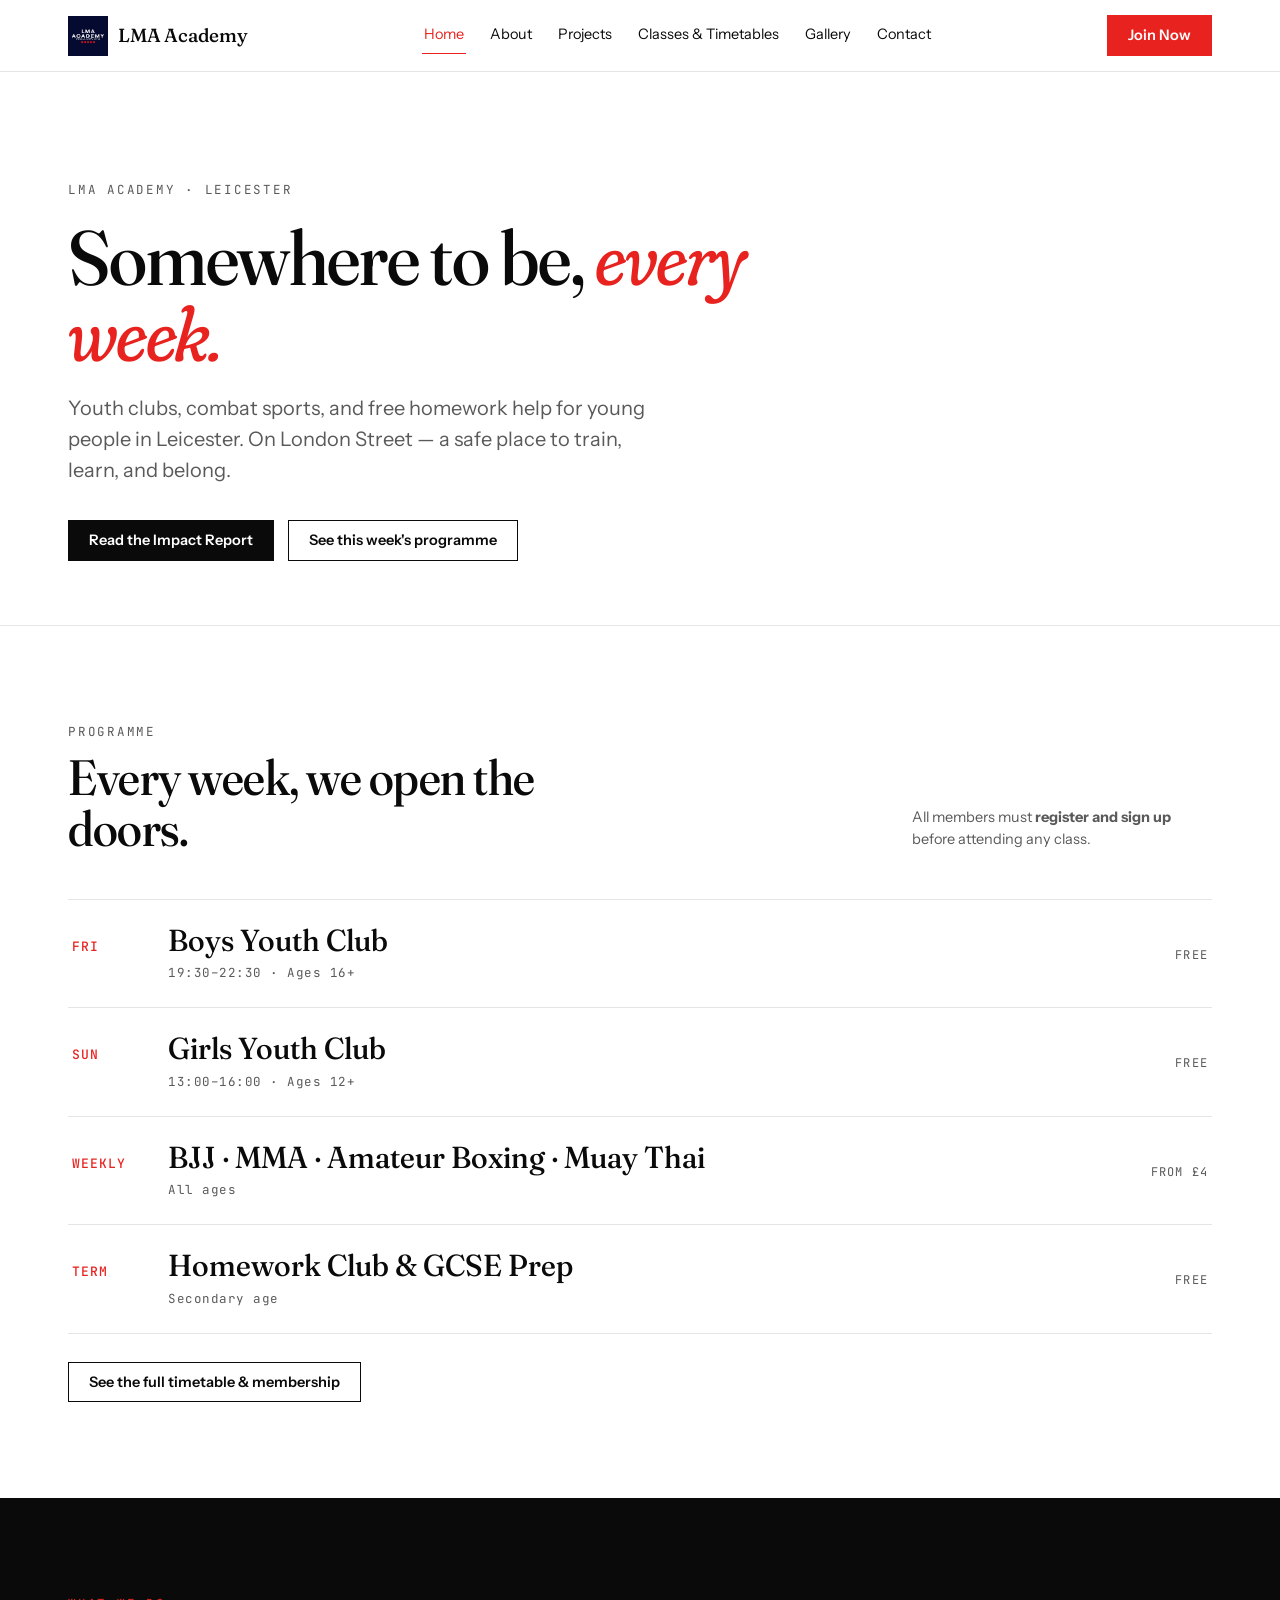
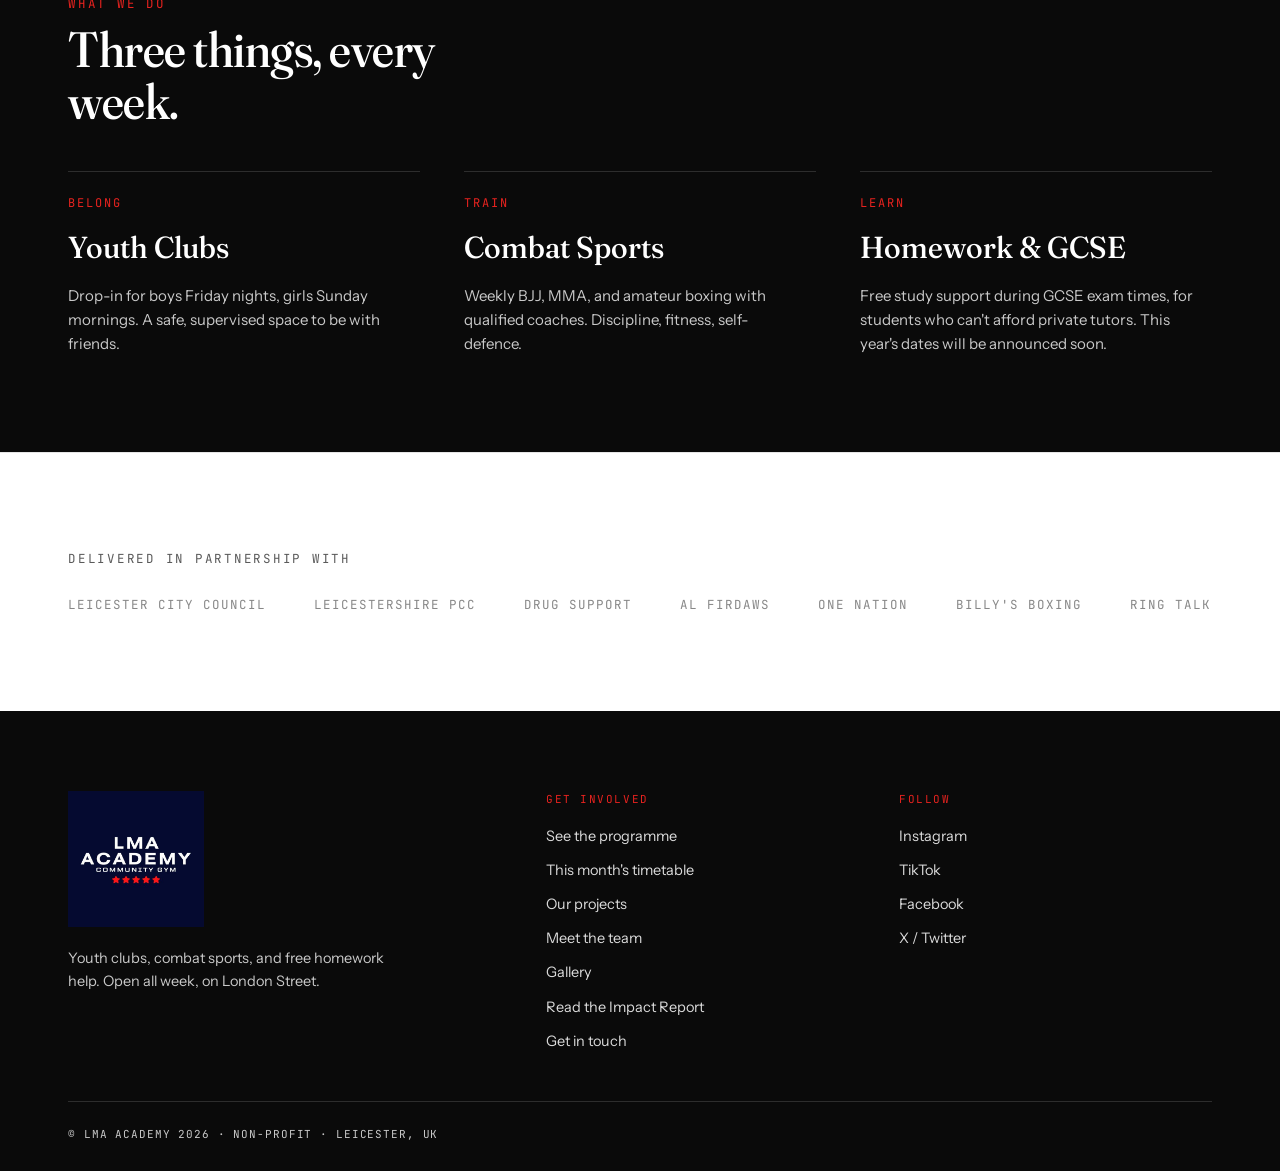
==== commit 67fdefa6: "Rename boxing class listings to Amateur Boxing Timetable rows, the weekly summary rows on Home and C" ====
--- a/index.html
+++ b/index.html
@@ -19,6 +19,7 @@
 <link rel="preconnect" href="https://fonts.gstatic.com" crossorigin />
 <link rel="preload" as="style" href="https://fonts.googleapis.com/css2?family=Fraunces:ital,opsz,wght,SOFT@0,9..144,300..700,30..100;1,9..144,300..700,30..100&family=Instrument+Sans:wght@400;500;600&family=JetBrains+Mono:wght@400;500&display=swap" />
 <link href="https://fonts.googleapis.com/css2?family=Fraunces:ital,opsz,wght,SOFT@0,9..144,300..700,30..100;1,9..144,300..700,30..100&family=Instrument+Sans:wght@400;500;600&family=JetBrains+Mono:wght@400;500&display=swap" rel="stylesheet" />
+<link rel="stylesheet" href="assets/styles.css" />
 
 <script type="application/ld+json">
 {
@@ -43,450 +44,6 @@
   ]
 }
 </script>
-
-<style>
-  :root{
-    color-scheme: light only;
-
-    --paper:        #FFFFFF;
-    --paper-2:      #F3F1EE;
-    --ink:          #050A30;
-    --stone:        #585A63;
-    --red:          #E8231F;
-    --red-2:        #B81918;
-    --rule:         #E4E5EA;
-    --grey-on-dark: #C7C9D6;
-    --rule-on-dark: rgba(255,255,255,.14);
-
-    --f-display: "Fraunces", ui-serif, "Iowan Old Style", "Palatino Linotype", Georgia, serif;
-    --f-body:    "Instrument Sans", ui-sans-serif, -apple-system, "Segoe UI", Helvetica, Arial, sans-serif;
-    --f-mono:    "JetBrains Mono", ui-monospace, "SF Mono", Menlo, Consolas, monospace;
-
-    --max: 1240px;
-    --gutter: clamp(20px, 4vw, 48px);
-    --header-h: 72px;
-  }
-
-  *, *::before, *::after{ box-sizing: border-box; }
-
-  html{
-    background: #FFFFFF;
-    color-scheme: light only;
-    -webkit-text-size-adjust: 100%;
-    scroll-behavior: smooth;
-  }
-  body{
-    margin: 0;
-    background: var(--paper);
-    color: var(--ink);
-    font-family: var(--f-body);
-    font-size: 16px;
-    line-height: 1.6;
-    -webkit-font-smoothing: antialiased;
-    -moz-osx-font-smoothing: grayscale;
-    text-rendering: optimizeLegibility;
-    font-feature-settings: "ss01" 1, "cv11" 1;
-  }
-  img{ max-width: 100%; display: block; }
-  a{ color: inherit; text-decoration: none; }
-  h1,h2,h3,p,ul,figure{ margin: 0; }
-  ul{ padding: 0; list-style: none; }
-
-  a:focus-visible, button:focus-visible, iframe:focus-visible{
-    outline: 2px solid var(--red);
-    outline-offset: 3px;
-  }
-  ::selection{ background: var(--ink); color: var(--paper); }
-
-  .skip-link{
-    position: absolute;
-    left: 12px; top: -48px;
-    background: var(--ink); color: var(--paper);
-    font-family: var(--f-mono); font-size: 13px;
-    padding: 10px 16px;
-    z-index: 100;
-    transition: top .2s ease;
-  }
-  .skip-link:focus{ top: 12px; }
-
-  .wrap{
-    max-width: var(--max);
-    margin: 0 auto;
-    padding-left: var(--gutter);
-    padding-right: var(--gutter);
-  }
-
-  .eyebrow{
-    font-family: var(--f-mono);
-    font-size: 12.5px;
-    letter-spacing: .14em;
-    text-transform: uppercase;
-    color: var(--stone);
-  }
-  .eyebrow.on-dark{ color: var(--red); }
-
-  /* ── Top bar ─────────────────────────────────────────────── */
-  .top{
-    position: sticky; top: 0; z-index: 50;
-    height: var(--header-h);
-    display: flex; align-items: center;
-    background: rgba(255,255,255,.90);
-    -webkit-backdrop-filter: saturate(140%) blur(10px);
-    backdrop-filter: saturate(140%) blur(10px);
-    border-bottom: 1px solid var(--rule);
-  }
-  .top-inner{
-    width: 100%;
-    max-width: var(--max);
-    margin: 0 auto;
-    padding: 0 var(--gutter);
-    display: flex; align-items: center; justify-content: space-between;
-    gap: 20px;
-  }
-  .brand{
-    display: flex; align-items: center; gap: 10px;
-    font-family: var(--f-display);
-    font-weight: 500;
-    font-variation-settings: "opsz" 24, "wght" 500, "SOFT" 40;
-    font-size: 19px;
-    letter-spacing: -.01em;
-    color: var(--ink);
-    white-space: nowrap;
-  }
-  .brand-mark{
-    width: 40px;
-    height: 40px;
-    display: block;
-    flex: none;
-  }
-  .primary-nav{ display: flex; gap: 22px; }
-  .primary-nav a{
-    font-size: 14.5px; color: var(--ink);
-    padding: 6px 2px;
-    border-bottom: 1px solid transparent;
-    transition: border-color .2s ease;
-    white-space: nowrap;
-  }
-  .primary-nav a:hover{ border-color: var(--stone); }
-
-  .btn{
-    display: inline-flex; align-items: center; gap: 8px;
-    font-family: var(--f-body);
-    font-weight: 600;
-    font-size: 14.5px;
-    padding: 12px 20px;
-    border: 1.5px solid transparent;
-    line-height: 1;
-    white-space: nowrap;
-    transition: background-color .2s ease, color .2s ease, border-color .2s ease;
-  }
-  .btn-red{ background: var(--red); color: var(--paper); }
-  .btn-red:hover{ background: var(--red-2); }
-  .btn-solid{ background: var(--ink); color: var(--paper); }
-  .btn-solid:hover{ background: #141A40; }
-  .btn-ghost{ border-color: var(--ink); color: var(--ink); }
-  .btn-ghost:hover{ background: var(--ink); color: var(--paper); }
-  .btn-ghost.on-dark{ border-color: var(--paper); color: var(--paper); }
-  .btn-ghost.on-dark:hover{ background: var(--paper); color: var(--ink); }
-
-  /* ── Hero ────────────────────────────────────────────────── */
-  .hero{ padding: clamp(56px, 9vw, 108px) 0 clamp(40px, 6vw, 64px); }
-  .headline{
-    font-family: var(--f-display);
-    font-weight: 500;
-    font-variation-settings: "opsz" 144, "wght" 500, "SOFT" 30;
-    font-size: clamp(2.6rem, 2.1rem + 3.4vw, 6.2rem);
-    line-height: .98;
-    letter-spacing: -.015em;
-    max-width: 15ch;
-    margin-top: 20px;
-  }
-  .headline em{
-    font-style: italic;
-    font-variation-settings: "opsz" 144, "wght" 400, "SOFT" 100;
-    color: var(--red);
-  }
-  .lede{
-    font-size: clamp(1.05rem, 1rem + .4vw, 1.25rem);
-    line-height: 1.55;
-    color: var(--stone);
-    max-width: 46ch;
-    margin-top: 22px;
-  }
-  .hero-actions{
-    display: flex; flex-wrap: wrap; gap: 14px;
-    margin-top: 34px;
-  }
-
-  /* ── Section scaffolding ─────────────────────────────────── */
-  section{ padding: clamp(56px, 8vw, 96px) 0; }
-  .section-head{
-    display: flex; justify-content: space-between; align-items: flex-end;
-    gap: 24px; flex-wrap: wrap;
-    margin-bottom: clamp(28px, 4vw, 44px);
-  }
-  .section-title{
-    font-family: var(--f-display);
-    font-weight: 500;
-    font-variation-settings: "opsz" 96, "wght" 500, "SOFT" 30;
-    font-size: clamp(1.9rem, 1.5rem + 2vw, 3.2rem);
-    line-height: 1.04;
-    letter-spacing: -.01em;
-    max-width: 16ch;
-    margin-top: 10px;
-  }
-  .section-aside{
-    font-size: 14.5px; color: var(--stone);
-    max-width: 30ch; line-height: 1.5;
-    padding-bottom: 4px;
-  }
-
-  /* ── Schedule — the signature (weekly, fixed) ────────────── */
-  .schedule{ scroll-margin-top: var(--header-h); border-top: 1px solid var(--rule); }
-  .fixture-list{ border-top: 1px solid var(--rule); }
-  .fixture-row{
-    display: grid;
-    grid-template-columns: 76px 1fr auto;
-    align-items: baseline;
-    column-gap: 20px;
-    padding: 24px 4px;
-    border-bottom: 1px solid var(--rule);
-    transition: transform .35s cubic-bezier(.2,.8,.2,1);
-  }
-  .fixture-row:hover, .fixture-row:focus-within{ transform: translateX(14px); }
-  .fixture-day{
-    font-family: var(--f-mono);
-    font-size: 13px; font-weight: 500;
-    letter-spacing: .08em;
-    color: var(--red);
-    padding-top: 4px;
-  }
-  .fixture-title{
-    font-family: var(--f-display);
-    font-weight: 500;
-    font-variation-settings: "opsz" 72, "wght" 500, "SOFT" 30;
-    font-size: clamp(1.3rem, 1.1rem + 1vw, 1.9rem);
-    line-height: 1.1;
-  }
-  .fixture-meta{
-    display: block;
-    font-family: var(--f-mono);
-    font-size: 12.5px;
-    letter-spacing: .04em;
-    color: var(--stone);
-    margin-top: 6px;
-  }
-  .fixture-status{
-    font-family: var(--f-mono);
-    font-size: 12px;
-    letter-spacing: .1em;
-    text-transform: uppercase;
-    color: var(--stone);
-    align-self: center;
-    padding-top: 4px;
-    white-space: nowrap;
-  }
-
-  /* ── This month — live, sheet-driven ─────────────────────── */
-  .month-timetable{ background: var(--paper-2); scroll-margin-top: var(--header-h); }
-  .month-state{
-    font-size: 14.5px; color: var(--stone);
-    padding: 4px 0 20px;
-  }
-  .month-state:empty{ display: none; }
-  .month-row{
-    display: grid;
-    grid-template-columns: 96px 1fr auto;
-    align-items: baseline;
-    column-gap: 20px;
-    padding: 20px 4px;
-    border-bottom: 1px solid var(--rule);
-  }
-  .month-day{
-    font-family: var(--f-mono);
-    font-size: 12.5px; font-weight: 500;
-    letter-spacing: .06em;
-    color: var(--red);
-    padding-top: 4px;
-    white-space: nowrap;
-  }
-  .month-row.is-cancelled .fixture-title,
-  .month-row.is-cancelled .fixture-meta{ text-decoration: line-through; opacity: .55; }
-  .month-row.is-closed{ opacity: .6; }
-  .fixture-status.month-tag-cancelled,
-  .fixture-status.month-tag-extra{ color: var(--red); }
-
-  /* ── Pillars (dark = black) ──────────────────────────────── */
-  .pillars{ background: var(--ink); color: var(--paper); }
-  .pillars-grid{
-    display: grid; gap: 44px;
-    grid-template-columns: repeat(3, 1fr);
-  }
-  .pillar{ border-top: 1px solid var(--rule-on-dark); padding-top: 22px; }
-  .pillar-tag{
-    font-family: var(--f-mono);
-    font-size: 12px; letter-spacing: .16em; text-transform: uppercase;
-    color: var(--red);
-  }
-  .pillar-name{
-    font-family: var(--f-display);
-    font-weight: 500;
-    font-variation-settings: "opsz" 72, "wght" 500, "SOFT" 30;
-    font-size: clamp(1.4rem, 1.2rem + 1vw, 1.9rem);
-    margin-top: 10px;
-  }
-  .pillar-body{
-    font-size: 15px; line-height: 1.6;
-    color: var(--grey-on-dark);
-    max-width: 34ch;
-    margin-top: 12px;
-  }
-
-  /* ── Mission + Impact ────────────────────────────────────── */
-  .mission-grid{
-    display: grid; gap: clamp(32px, 5vw, 72px);
-    grid-template-columns: 1.3fr 1fr;
-    align-items: start;
-  }
-  .mission-body{
-    font-family: var(--f-display);
-    font-weight: 400;
-    font-variation-settings: "opsz" 40, "wght" 400, "SOFT" 20;
-    font-size: clamp(1.4rem, 1.1rem + 1.4vw, 2.1rem);
-    line-height: 1.35;
-    letter-spacing: -.005em;
-  }
-  .mission-body .emph{ font-weight: 500; color: var(--red); }
-  .impact-card{
-    border: 1px solid var(--rule);
-    border-left: 3px solid var(--red);
-    background: var(--paper-2);
-    padding: clamp(24px, 3vw, 36px);
-  }
-  .impact-title{
-    font-family: var(--f-display);
-    font-weight: 500;
-    font-variation-settings: "opsz" 40, "wght" 500, "SOFT" 30;
-    font-size: clamp(1.4rem, 1.2rem + 1vw, 1.8rem);
-    margin-top: 10px;
-    line-height: 1.15;
-  }
-  .impact-desc{
-    font-size: 14.5px; line-height: 1.6;
-    color: var(--stone);
-    margin-top: 14px;
-  }
-  .impact-card .btn{ margin-top: 22px; }
-
-  /* ── Partners ────────────────────────────────────────────── */
-  .partners{ border-top: 1px solid var(--rule); }
-  .partners-row{
-    display: flex; flex-wrap: wrap;
-    row-gap: 20px; column-gap: clamp(24px, 4vw, 48px);
-    margin-top: 26px;
-  }
-  .partner-name{
-    font-family: var(--f-mono);
-    font-size: 12.5px;
-    letter-spacing: .08em;
-    text-transform: uppercase;
-    color: var(--stone);
-    opacity: .72;
-    transition: color .2s ease, opacity .2s ease;
-  }
-  .partner-name:hover, .partner-name:focus-visible{ color: var(--ink); opacity: 1; }
-
-  /* ── Visit ───────────────────────────────────────────────── */
-  .visit{ scroll-margin-top: var(--header-h); }
-  .visit-grid{
-    display: grid; gap: clamp(32px, 5vw, 64px);
-    grid-template-columns: 1fr 1fr;
-    align-items: start;
-  }
-  .visit-list{ margin-top: 8px; }
-  .visit-item{
-    padding: 16px 0;
-    border-bottom: 1px solid var(--rule);
-    display: grid; grid-template-columns: 96px 1fr; gap: 16px;
-  }
-  .visit-label{
-    font-family: var(--f-mono); font-size: 12px;
-    letter-spacing: .1em; text-transform: uppercase;
-    color: var(--stone); padding-top: 3px;
-  }
-  .visit-value{ font-size: 15.5px; line-height: 1.5; }
-  .visit-value a:hover{ text-decoration: underline; text-decoration-color: var(--stone); }
-  .map-frame{
-    position: relative;
-    aspect-ratio: 4 / 3;
-    border: 1px solid var(--rule);
-    overflow: hidden;
-  }
-  .map-frame iframe{
-    width: 100%; height: 100%; border: 0;
-    filter: grayscale(1) contrast(1.05);
-    transition: filter .3s ease;
-  }
-  .map-frame:hover iframe, .map-frame:focus-within iframe{ filter: grayscale(0); }
-
-  /* ── Footer (dark = black) ───────────────────────────────── */
-  .site-footer{ background: var(--ink); color: var(--grey-on-dark); padding: clamp(48px,7vw,80px) 0 28px; }
-  .foot-grid{
-    display: grid; gap: 40px;
-    grid-template-columns: 1.4fr 1fr 1fr;
-  }
-  .foot-brand-mark{
-    width: 136px;
-    height: auto;
-    margin-bottom: 20px;
-  }
-  .foot-tagline{ max-width: 32ch; font-size: 14.5px; line-height: 1.6; }
-  .foot-heading{
-    font-family: var(--f-mono); font-size: 11px;
-    letter-spacing: .14em; text-transform: uppercase;
-    color: var(--red); margin-bottom: 16px;
-  }
-  .foot-list{ display: flex; flex-direction: column; gap: 11px; font-size: 14.5px; }
-  .foot-list a{ color: var(--paper); transition: opacity .2s ease; opacity: .85; }
-  .foot-list a:hover{ opacity: 1; text-decoration: underline; }
-  .foot-bottom{
-    display: flex; justify-content: space-between; flex-wrap: wrap; gap: 12px;
-    margin-top: 48px; padding-top: 24px;
-    border-top: 1px solid var(--rule-on-dark);
-    font-family: var(--f-mono); font-size: 11px;
-    letter-spacing: .08em; text-transform: uppercase;
-  }
-
-  /* ── Responsive ──────────────────────────────────────────── */
-  @media (max-width: 900px){
-    .pillars-grid{ grid-template-columns: 1fr; gap: 32px; }
-    .mission-grid{ grid-template-columns: 1fr; }
-    .visit-grid{ grid-template-columns: 1fr; }
-    .foot-grid{ grid-template-columns: 1fr 1fr; }
-  }
-  @media (max-width: 780px){
-    .primary-nav{ display: none; }
-  }
-  @media (max-width: 560px){
-    .foot-grid{ grid-template-columns: 1fr; }
-    .fixture-row{ grid-template-columns: 56px 1fr; row-gap: 6px; }
-    .fixture-row .fixture-status{ grid-column: 1 / -1; padding-top: 0; }
-    .month-row{ grid-template-columns: 68px 1fr; row-gap: 6px; }
-    .month-row .fixture-status{ grid-column: 1 / -1; padding-top: 0; }
-    .visit-item{ grid-template-columns: 76px 1fr; }
-  }
-
-  /* ── Motion ══════════════════════════════════════════════ */
-  @media (prefers-reduced-motion: reduce){
-    *, *::before, *::after{ transition: none !important; animation: none !important; }
-    html{ scroll-behavior: auto; }
-  }
-
-  /* ── Anti-forced-dark rescue ═════════════════════════════ */
-  @media (prefers-color-scheme: dark){
-    html, body{ background: #FFFFFF !important; color: #050A30 !important; }
-  }
-</style>
 </head>
 <body>
 
@@ -494,22 +51,36 @@
 
 <header class="top" id="top">
   <div class="top-inner">
-    <a href="#top" class="brand" aria-label="LMA Academy — home">
+    <a href="index.html" class="brand" aria-label="LMA Academy — home">
       <img class="brand-mark" src="assets/lma-logo.jpg" alt="" width="40" height="40" /><span>LMA Academy</span>
     </a>
     <nav class="primary-nav" aria-label="Primary">
-      <a href="#programme">Programme</a>
-      <a href="#this-month">This month</a>
-      <a href="#what-we-do">What we do</a>
-      <a href="#impact">Impact</a>
-      <a href="#visit">Visit</a>
+      <a href="index.html" aria-current="page" class="is-active">Home</a>
+      <a href="about.html" class="">About</a>
+      <a href="projects.html" class="">Projects</a>
+      <a href="classes.html" class="">Classes & Timetables</a>
+      <a href="gallery.html" class="">Gallery</a>
+      <a href="contact.html" class="">Contact</a>
     </nav>
-    <a href="#programme" class="btn btn-red">Join Now</a>
+    <a href="classes.html" class="btn btn-red">Join Now</a>
+    <button class="menu-toggle" id="menuToggle" type="button" aria-expanded="false" aria-controls="mobileNav" aria-label="Open menu">
+      <span></span><span></span><span></span>
+    </button>
   </div>
 </header>
 
+<div class="mobile-nav" id="mobileNav">
+  <nav aria-label="Mobile">
+    <a href="index.html" aria-current="page" class="is-active">Home</a>
+    <a href="about.html" class="">About</a>
+    <a href="projects.html" class="">Projects</a>
+    <a href="classes.html" class="">Classes & Timetables</a>
+    <a href="gallery.html" class="">Gallery</a>
+    <a href="contact.html" class="">Contact</a>
+  </nav>
+</div>
+
 <main id="main">
-
   <section class="hero">
     <div class="wrap">
       <div class="eyebrow">LMA Academy · Leicester</div>
@@ -521,7 +92,7 @@
       </p>
       <div class="hero-actions">
         <a class="btn btn-solid" href="https://drive.google.com/file/d/15Q95Gauwquju064zafv_QoonsNqUYyMX/view" target="_blank" rel="noopener">Read the Impact Report</a>
-        <a class="btn btn-ghost" href="#programme">See this week's programme</a>
+        <a class="btn btn-ghost" href="classes.html">See this week's programme</a>
       </div>
     </div>
   </section>
@@ -533,7 +104,7 @@
           <div class="eyebrow">Programme</div>
           <h2 class="section-title">Every week, we open the doors.</h2>
         </div>
-        <p class="section-aside">Drop in to youth clubs. Enrol in combat sports. Term-time homework club — always free.</p>
+        <p class="section-aside">All members must <strong>register and sign up</strong> before attending any class.</p>
       </div>
 
       <ul class="fixture-list">
@@ -541,25 +112,25 @@
           <span class="fixture-day">FRI</span>
           <span>
             <h3 class="fixture-title">Boys Youth Club</h3>
-            <span class="fixture-meta">19:30–22:00 · Ages 12–18</span>
-          </span>
-          <span class="fixture-status">Drop in</span>
+            <span class="fixture-meta">19:30–22:30 · Ages 16+</span>
+          </span>
+          <span class="fixture-status">Free</span>
         </li>
         <li class="fixture-row">
           <span class="fixture-day">SUN</span>
           <span>
             <h3 class="fixture-title">Girls Youth Club</h3>
-            <span class="fixture-meta">11:00–13:00 · Ages 12+</span>
-          </span>
-          <span class="fixture-status">Drop in</span>
+            <span class="fixture-meta">13:00–16:00 · Ages 12+</span>
+          </span>
+          <span class="fixture-status">Free</span>
         </li>
         <li class="fixture-row">
           <span class="fixture-day">WEEKLY</span>
           <span>
-            <h3 class="fixture-title">BJJ · MMA · Boxing</h3>
+            <h3 class="fixture-title">BJJ · MMA · Amateur Boxing · Muay Thai</h3>
             <span class="fixture-meta">All ages</span>
           </span>
-          <span class="fixture-status">Enrol</span>
+          <span class="fixture-status">From £4</span>
         </li>
         <li class="fixture-row">
           <span class="fixture-day">TERM</span>
@@ -570,21 +141,10 @@
           <span class="fixture-status">Free</span>
         </li>
       </ul>
-    </div>
-  </section>
-
-  <section class="schedule month-timetable" id="this-month">
-    <div class="wrap">
-      <div class="section-head">
-        <div>
-          <div class="eyebrow">This month</div>
-          <h2 class="section-title" id="month-heading">What's on this month.</h2>
-        </div>
-        <p class="section-aside">Extra sessions, closures, and one-off dates — kept current by our staff.</p>
-      </div>
-
-      <p id="month-state" class="month-state" role="status" aria-live="polite"></p>
-      <ul class="fixture-list" id="month-list"></ul>
+
+      <div style="margin-top:28px;">
+        <a class="btn btn-ghost" href="classes.html">See the full timetable &amp; membership</a>
+      </div>
     </div>
   </section>
 
@@ -605,34 +165,14 @@
         <div class="pillar">
           <div class="pillar-tag">Train</div>
           <h3 class="pillar-name">Combat Sports</h3>
-          <p class="pillar-body">Weekly BJJ, MMA, and boxing with qualified coaches. Discipline, fitness, self-defence.</p>
+          <p class="pillar-body">Weekly BJJ, MMA, and amateur boxing with qualified coaches. Discipline, fitness, self-defence.</p>
         </div>
         <div class="pillar">
           <div class="pillar-tag">Learn</div>
           <h3 class="pillar-name">Homework &amp; GCSE</h3>
-          <p class="pillar-body">Free after-school study space with GCSE prep support. Quiet room, help when it's needed.</p>
-        </div>
-      </div>
-    </div>
-  </section>
-
-  <section class="mission-impact" id="impact">
-    <div class="wrap mission-grid">
-      <div>
-        <div class="eyebrow">Why we exist</div>
-        <p class="mission-body" style="margin-top:16px;">
-          LMA Academy exists to give the young people of Leicester a safe
-          place to grow — <span class="emph">a positive alternative to the
-          streets</span>, and a community that supports their mental and
-          physical well-being.
-        </p>
-      </div>
-      <aside class="impact-card">
-        <div class="eyebrow">Impact Report</div>
-        <h3 class="impact-title">Read what we did last year.</h3>
-        <p class="impact-desc">A full breakdown of the programmes we delivered, the young people we reached, and the outcomes across the year — the numbers behind the work.</p>
-        <a class="btn btn-solid" href="https://drive.google.com/file/d/15Q95Gauwquju064zafv_QoonsNqUYyMX/view" target="_blank" rel="noopener">Read the Impact Report</a>
-      </aside>
+          <p class="pillar-body">Free study support during GCSE exam times, for students who can't afford private tutors. This year's dates will be announced soon.</p>
+        </div>
+      </div>
     </div>
   </section>
 
@@ -651,41 +191,6 @@
     </div>
   </section>
 
-  <section class="visit" id="visit">
-    <div class="wrap visit-grid">
-      <div>
-        <div class="eyebrow">Visit</div>
-        <h2 class="section-title">Find us on London Street.</h2>
-        <div class="visit-list">
-          <div class="visit-item">
-            <span class="visit-label">Address</span>
-            <span class="visit-value"><a href="https://www.google.com/maps/dir/?api=1&destination=66+London+Street%2C+Leicester+LE5+3RU" target="_blank" rel="noopener">66 London Street, Leicester LE5 3RU</a></span>
-          </div>
-          <div class="visit-item">
-            <span class="visit-label">Phone</span>
-            <span class="visit-value"><a href="tel:+447511526333">07511 526 333</a></span>
-          </div>
-          <div class="visit-item">
-            <span class="visit-label">Email</span>
-            <span class="visit-value"><a href="mailto:Admin@lmaacademy.org">Admin@lmaacademy.org</a></span>
-          </div>
-          <div class="visit-item">
-            <span class="visit-label">Hours</span>
-            <span class="visit-value"><a href="#programme">See this week's programme ↑</a></span>
-          </div>
-        </div>
-      </div>
-      <div class="map-frame">
-        <iframe
-          src="https://www.google.com/maps?q=66+London+Street%2C+Leicester+LE5+3RU%2C+UK&output=embed"
-          title="Map showing LMA Academy at 66 London Street, Leicester LE5 3RU"
-          loading="lazy"
-          referrerpolicy="no-referrer-when-downgrade">
-        </iframe>
-      </div>
-    </div>
-  </section>
-
 </main>
 
 <footer class="site-footer">
@@ -698,10 +203,13 @@
       <div>
         <div class="foot-heading">Get involved</div>
         <ul class="foot-list">
-          <li><a href="#programme">See the programme</a></li>
-          <li><a href="#this-month">This month's timetable</a></li>
+          <li><a href="classes.html">See the programme</a></li>
+          <li><a href="classes.html#this-month">This month's timetable</a></li>
+          <li><a href="projects.html">Our projects</a></li>
+          <li><a href="about.html#team">Meet the team</a></li>
+          <li><a href="gallery.html">Gallery</a></li>
           <li><a href="https://drive.google.com/file/d/15Q95Gauwquju064zafv_QoonsNqUYyMX/view" target="_blank" rel="noopener">Read the Impact Report</a></li>
-          <li><a href="mailto:Admin@lmaacademy.org">Get in touch</a></li>
+          <li><a href="contact.html">Get in touch</a></li>
         </ul>
       </div>
       <div>
@@ -720,143 +228,7 @@
   </div>
 </footer>
 
-<script>
-  document.getElementById('year').textContent = new Date().getFullYear();
-</script>
-
-<script>
-(function(){
-  // ============================================================
-  // MONTHLY TIMETABLE — driven by a published Google Sheet CSV.
-  //
-  // Setup (staff-facing, do this once):
-  // 1. Make a Google Sheet with ONE tab, exactly these column
-  //    headers in row 1 (any order, case-insensitive):
-  //      Date | Title | Time | Notes | Status
-  //    Date: YYYY-MM-DD (e.g. 2026-10-14) or DD/MM/YYYY.
-  //    Status: leave blank for a normal session, or use
-  //      Cancelled / Extra / Closed
-  // 2. File > Share > Publish to web > choose that sheet/tab >
-  //    format "Comma-separated values (.csv)" > Publish.
-  // 3. Paste the generated URL below as SHEET_CSV_URL.
-  //
-  // IMPORTANT: "Publish to web" makes that sheet/tab readable by
-  // anyone with the link, with no login. Use a dedicated sheet
-  // for this timetable only — never a shared admin spreadsheet
-  // with other tabs on it. If that's not acceptable, this needs
-  // a small Cloudflare Worker proxy instead of a direct publish;
-  // ask for that build if so.
-  // ============================================================
-  var SHEET_CSV_URL = "PASTE_YOUR_PUBLISHED_CSV_URL_HERE";
-
-  var stateEl = document.getElementById('month-state');
-  var listEl  = document.getElementById('month-list');
-  var headingEl = document.getElementById('month-heading');
-
-  function setState(msg){ if (stateEl) stateEl.textContent = msg || ''; }
-
-  function parseCSV(text){
-    var rows = [], row = [], field = '', inQuotes = false;
-    for (var i = 0; i < text.length; i++){
-      var c = text[i];
-      if (inQuotes){
-        if (c === '"'){
-          if (text[i+1] === '"'){ field += '"'; i++; } else { inQuotes = false; }
-        } else field += c;
-      } else {
-        if (c === '"') inQuotes = true;
-        else if (c === ',') { row.push(field); field = ''; }
-        else if (c === '\n') { row.push(field); rows.push(row); row = []; field = ''; }
-        else if (c === '\r') { /* ignore */ }
-        else field += c;
-      }
-    }
-    if (field.length || row.length){ row.push(field); rows.push(row); }
-    return rows.filter(function(r){ return r.some(function(f){ return f.trim() !== ''; }); });
-  }
-
-  function parseRowDate(s){
-    s = (s || '').trim();
-    var iso = s.match(/^(\d{4})-(\d{1,2})-(\d{1,2})/);
-    if (iso) return new Date(+iso[1], +iso[2]-1, +iso[3]);
-    var uk = s.match(/^(\d{1,2})\/(\d{1,2})\/(\d{4})/);
-    if (uk) return new Date(+uk[3], +uk[2]-1, +uk[1]);
-    return null;
-  }
-
-  function rowsToObjects(rows){
-    if (!rows.length) return [];
-    var headers = rows[0].map(function(h){ return h.trim().toLowerCase(); });
-    return rows.slice(1).map(function(r){
-      var o = {};
-      headers.forEach(function(h, idx){ o[h] = (r[idx] || '').trim(); });
-      return o;
-    });
-  }
-
-  function render(events){
-    var now = new Date();
-    if (headingEl){
-      var monthName = now.toLocaleDateString('en-GB', { month: 'long' });
-      headingEl.textContent = "What's on in " + monthName + ".";
-    }
-
-    var thisMonth = events
-      .map(function(e){ return { data: e, d: parseRowDate(e.date) }; })
-      .filter(function(x){ return x.d && x.d.getFullYear() === now.getFullYear() && x.d.getMonth() === now.getMonth(); })
-      .sort(function(a, b){ return a.d - b.d; });
-
-    if (!thisMonth.length){
-      setState('No extra sessions scheduled this month — see the regular weekly programme above.');
-      return;
-    }
-    setState('');
-    listEl.innerHTML = '';
-    thisMonth.forEach(function(x){
-      var e = x.data, d = x.d;
-      var status = (e.status || '').trim().toLowerCase();
-      var li = document.createElement('li');
-      li.className = 'month-row' + (status === 'cancelled' ? ' is-cancelled' : '') + (status === 'closed' ? ' is-closed' : '');
-
-      var day = document.createElement('span');
-      day.className = 'month-day';
-      var weekdayShort = d.toLocaleDateString('en-GB', { weekday: 'short' });
-      day.textContent = (weekdayShort + ' ' + d.getDate()).toUpperCase();
-
-      var main = document.createElement('span');
-      var title = document.createElement('h3');
-      title.className = 'fixture-title';
-      title.textContent = e.title || 'Session';
-      var meta = document.createElement('span');
-      meta.className = 'fixture-meta';
-      meta.textContent = [e.time, e.notes].filter(Boolean).join(' · ');
-      main.appendChild(title);
-      main.appendChild(meta);
-
-      var tag = document.createElement('span');
-      var tagWord = status === 'cancelled' ? 'Cancelled' : status === 'extra' ? 'Extra' : status === 'closed' ? 'Closed' : '';
-      tag.className = 'fixture-status' + (tagWord ? ' month-tag-' + status : '');
-      tag.textContent = tagWord;
-
-      li.appendChild(day); li.appendChild(main); li.appendChild(tag);
-      listEl.appendChild(li);
-    });
-  }
-
-  if (!SHEET_CSV_URL || SHEET_CSV_URL.indexOf('PASTE_YOUR') === 0){
-    if (headingEl){
-      headingEl.textContent = "What's on in " + new Date().toLocaleDateString('en-GB', { month: 'long' }) + ".";
-    }
-    setState("This month's calendar isn't connected yet — see the regular weekly programme above.");
-  } else {
-    setState('Loading this month\u2019s calendar…');
-    fetch(SHEET_CSV_URL)
-      .then(function(res){ if (!res.ok) throw new Error('fetch failed'); return res.text(); })
-      .then(function(text){ render(rowsToObjects(parseCSV(text))); })
-      .catch(function(){ setState("This month's calendar is being updated — check back soon, or see the weekly programme above."); });
-  }
-})();
-</script>
+<script src="assets/site.js"></script>
 
 </body>
 </html>
--- a/assets/styles.css
+++ b/assets/styles.css
@@ -0,0 +1,614 @@
+  :root{
+    color-scheme: light only;
+
+    --paper:        #FFFFFF;
+    --paper-2:      #F3F1EE;
+    --ink:          #0A0A0A;
+    --stone:        #5A5A5A;
+    --red:          #E8231F;
+    --red-2:        #B81918;
+    --rule:         #E5E5E5;
+    --grey-on-dark: #C9C9C9;
+    --rule-on-dark: rgba(255,255,255,.14);
+
+    --f-display: "Fraunces", ui-serif, "Iowan Old Style", "Palatino Linotype", Georgia, serif;
+    --f-body:    "Instrument Sans", ui-sans-serif, -apple-system, "Segoe UI", Helvetica, Arial, sans-serif;
+    --f-mono:    "JetBrains Mono", ui-monospace, "SF Mono", Menlo, Consolas, monospace;
+
+    --max: 1240px;
+    --gutter: clamp(20px, 4vw, 48px);
+    --header-h: 72px;
+  }
+
+  *, *::before, *::after{ box-sizing: border-box; }
+
+  html{
+    background: #FFFFFF;
+    color-scheme: light only;
+    -webkit-text-size-adjust: 100%;
+    scroll-behavior: smooth;
+  }
+  body{
+    margin: 0;
+    background: var(--paper);
+    color: var(--ink);
+    font-family: var(--f-body);
+    font-size: 16px;
+    line-height: 1.6;
+    -webkit-font-smoothing: antialiased;
+    -moz-osx-font-smoothing: grayscale;
+    text-rendering: optimizeLegibility;
+    font-feature-settings: "ss01" 1, "cv11" 1;
+  }
+  img{ max-width: 100%; display: block; }
+  a{ color: inherit; text-decoration: none; }
+  h1,h2,h3,p,ul,figure{ margin: 0; }
+  ul{ padding: 0; list-style: none; }
+
+  a:focus-visible, button:focus-visible, iframe:focus-visible{
+    outline: 2px solid var(--red);
+    outline-offset: 3px;
+  }
+  ::selection{ background: var(--ink); color: var(--paper); }
+
+  .skip-link{
+    position: absolute;
+    left: 12px; top: -48px;
+    background: var(--ink); color: var(--paper);
+    font-family: var(--f-mono); font-size: 13px;
+    padding: 10px 16px;
+    z-index: 100;
+    transition: top .2s ease;
+  }
+  .skip-link:focus{ top: 12px; }
+
+  .wrap{
+    max-width: var(--max);
+    margin: 0 auto;
+    padding-left: var(--gutter);
+    padding-right: var(--gutter);
+  }
+
+  .eyebrow{
+    font-family: var(--f-mono);
+    font-size: 12.5px;
+    letter-spacing: .14em;
+    text-transform: uppercase;
+    color: var(--stone);
+  }
+  .eyebrow.on-dark{ color: var(--red); }
+
+  /* ── Top bar ─────────────────────────────────────────────── */
+  .top{
+    position: sticky; top: 0; z-index: 50;
+    height: var(--header-h);
+    display: flex; align-items: center;
+    background: rgba(255,255,255,.90);
+    -webkit-backdrop-filter: saturate(140%) blur(10px);
+    backdrop-filter: saturate(140%) blur(10px);
+    border-bottom: 1px solid var(--rule);
+  }
+  .top-inner{
+    width: 100%;
+    max-width: var(--max);
+    margin: 0 auto;
+    padding: 0 var(--gutter);
+    display: flex; align-items: center; justify-content: space-between;
+    gap: 20px;
+  }
+  .brand{
+    display: flex; align-items: center; gap: 10px;
+    font-family: var(--f-display);
+    font-weight: 500;
+    font-variation-settings: "opsz" 24, "wght" 500, "SOFT" 40;
+    font-size: 19px;
+    letter-spacing: -.01em;
+    color: var(--ink);
+    white-space: nowrap;
+  }
+  .brand-mark{
+    width: 40px;
+    height: 40px;
+    display: block;
+    flex: none;
+  }
+  .primary-nav{ display: flex; gap: 22px; }
+  .primary-nav a{
+    font-size: 14.5px; color: var(--ink);
+    padding: 6px 2px;
+    border-bottom: 1px solid transparent;
+    transition: border-color .2s ease;
+    white-space: nowrap;
+  }
+  .primary-nav a:hover{ border-color: var(--stone); }
+
+  .btn{
+    display: inline-flex; align-items: center; gap: 8px;
+    font-family: var(--f-body);
+    font-weight: 600;
+    font-size: 14.5px;
+    padding: 12px 20px;
+    border: 1.5px solid transparent;
+    line-height: 1;
+    white-space: nowrap;
+    transition: background-color .2s ease, color .2s ease, border-color .2s ease;
+  }
+  .btn-red{ background: var(--red); color: var(--paper); }
+  .btn-red:hover{ background: var(--red-2); }
+  .btn-solid{ background: var(--ink); color: var(--paper); }
+  .btn-solid:hover{ background: #262626; }
+  .btn-ghost{ border-color: var(--ink); color: var(--ink); }
+  .btn-ghost:hover{ background: var(--ink); color: var(--paper); }
+  .btn-ghost.on-dark{ border-color: var(--paper); color: var(--paper); }
+  .btn-ghost.on-dark:hover{ background: var(--paper); color: var(--ink); }
+
+  /* ── Mobile menu ─────────────────────────────────────────── */
+  .menu-toggle{
+    display: none;
+    flex-direction: column; justify-content: center; gap: 5px;
+    width: 40px; height: 40px;
+    border: 0; background: none; padding: 0;
+    cursor: pointer; flex-shrink: 0;
+  }
+  .menu-toggle span{
+    display: block; width: 24px; height: 2px; margin: 0 auto;
+    background: var(--ink);
+    transition: transform .25s ease, opacity .25s ease;
+  }
+  .menu-toggle[aria-expanded="true"] span:nth-child(1){ transform: translateY(7px) rotate(45deg); }
+  .menu-toggle[aria-expanded="true"] span:nth-child(2){ opacity: 0; }
+  .menu-toggle[aria-expanded="true"] span:nth-child(3){ transform: translateY(-7px) rotate(-45deg); }
+
+  .mobile-nav{
+    position: fixed;
+    top: var(--header-h); left: 0; right: 0; bottom: 0;
+    background: var(--paper);
+    transform: translateX(100%);
+    transition: transform .3s ease;
+    z-index: 49;
+    overflow-y: auto;
+    -webkit-overflow-scrolling: touch;
+  }
+  .mobile-nav.is-open{ transform: translateX(0); }
+  .mobile-nav nav{ display: flex; flex-direction: column; padding: 4px var(--gutter) 40px; }
+  .mobile-nav a{
+    font-family: var(--f-display);
+    font-weight: 500;
+    font-variation-settings: "opsz" 40, "wght" 500, "SOFT" 20;
+    font-size: 1.7rem;
+    color: var(--ink);
+    padding: 18px 2px;
+    border-bottom: 1px solid var(--rule);
+  }
+
+  /* ── Hero ────────────────────────────────────────────────── */
+  .hero{ padding: clamp(56px, 9vw, 108px) 0 clamp(40px, 6vw, 64px); }
+  .headline{
+    font-family: var(--f-display);
+    font-weight: 500;
+    font-variation-settings: "opsz" 144, "wght" 500, "SOFT" 30;
+    font-size: clamp(2.6rem, 2.1rem + 3.4vw, 6.2rem);
+    line-height: .98;
+    letter-spacing: -.015em;
+    max-width: 15ch;
+    margin-top: 20px;
+  }
+  .headline em{
+    font-style: italic;
+    font-variation-settings: "opsz" 144, "wght" 400, "SOFT" 100;
+    color: var(--red);
+  }
+  .lede{
+    font-size: clamp(1.05rem, 1rem + .4vw, 1.25rem);
+    line-height: 1.55;
+    color: var(--stone);
+    max-width: 46ch;
+    margin-top: 22px;
+  }
+  .hero-actions{
+    display: flex; flex-wrap: wrap; gap: 14px;
+    margin-top: 34px;
+  }
+
+  /* ── Section scaffolding ─────────────────────────────────── */
+  section{ padding: clamp(56px, 8vw, 96px) 0; }
+  .section-head{
+    display: flex; justify-content: space-between; align-items: flex-end;
+    gap: 24px; flex-wrap: wrap;
+    margin-bottom: clamp(28px, 4vw, 44px);
+  }
+  .section-title{
+    font-family: var(--f-display);
+    font-weight: 500;
+    font-variation-settings: "opsz" 96, "wght" 500, "SOFT" 30;
+    font-size: clamp(1.9rem, 1.5rem + 2vw, 3.2rem);
+    line-height: 1.04;
+    letter-spacing: -.01em;
+    max-width: 16ch;
+    margin-top: 10px;
+  }
+  .section-aside{
+    font-size: 14.5px; color: var(--stone);
+    max-width: 30ch; line-height: 1.5;
+    padding-bottom: 4px;
+  }
+
+  /* ── Schedule — the signature (weekly, fixed) ────────────── */
+  .schedule{ scroll-margin-top: var(--header-h); border-top: 1px solid var(--rule); }
+  .fixture-list{ border-top: 1px solid var(--rule); }
+  .fixture-row{
+    display: grid;
+    grid-template-columns: 76px 1fr auto;
+    align-items: baseline;
+    column-gap: 20px;
+    padding: 24px 4px;
+    border-bottom: 1px solid var(--rule);
+    transition: transform .35s cubic-bezier(.2,.8,.2,1);
+  }
+  .fixture-row:hover, .fixture-row:focus-within{ transform: translateX(14px); }
+  .fixture-day{
+    font-family: var(--f-mono);
+    font-size: 13px; font-weight: 500;
+    letter-spacing: .08em;
+    color: var(--red);
+    padding-top: 4px;
+  }
+  .fixture-title{
+    font-family: var(--f-display);
+    font-weight: 500;
+    font-variation-settings: "opsz" 72, "wght" 500, "SOFT" 30;
+    font-size: clamp(1.3rem, 1.1rem + 1vw, 1.9rem);
+    line-height: 1.1;
+  }
+  .fixture-meta{
+    display: block;
+    font-family: var(--f-mono);
+    font-size: 12.5px;
+    letter-spacing: .04em;
+    color: var(--stone);
+    margin-top: 6px;
+  }
+  .fixture-status{
+    font-family: var(--f-mono);
+    font-size: 12px;
+    letter-spacing: .1em;
+    text-transform: uppercase;
+    color: var(--stone);
+    align-self: center;
+    padding-top: 4px;
+    white-space: nowrap;
+  }
+
+  /* ── Full weekly timetable (categorized, real data) ──────── */
+  .timetable-full{
+    margin-top: clamp(48px, 6vw, 72px);
+    padding-top: clamp(40px, 5vw, 56px);
+    border-top: 1px solid var(--rule);
+  }
+  .timetable-full-head{
+    display: flex; justify-content: space-between; align-items: flex-end;
+    gap: 20px; flex-wrap: wrap;
+    margin-bottom: clamp(24px, 3vw, 36px);
+  }
+  .cat-grid{
+    display: grid;
+    grid-template-columns: repeat(3, 1fr);
+    gap: 36px clamp(24px, 3vw, 40px);
+  }
+  .category-head{
+    display: flex; align-items: baseline; justify-content: space-between;
+    gap: 10px;
+    border-bottom: 2px solid var(--ink);
+    padding-bottom: 8px; margin-bottom: 4px;
+  }
+  .category-name{ font-family: var(--f-body); font-weight: 600; font-size: 1.02rem; }
+  .category-badge{
+    font-family: var(--f-mono); font-size: 10px;
+    letter-spacing: .06em; text-transform: uppercase;
+    color: var(--red); white-space: nowrap;
+  }
+  .cat-list{ border-top: none; }
+  .cat-row{
+    display: grid;
+    grid-template-columns: 42px 1fr auto;
+    align-items: baseline; column-gap: 12px;
+    padding: 10px 0;
+    border-bottom: 1px solid var(--rule);
+  }
+  .cat-row .fixture-day{ font-size: 10.5px; padding-top: 1px; }
+  .cat-title{ display: block; font-family: var(--f-body); font-weight: 600; font-size: 13.5px; color: var(--ink); }
+  .cat-meta{ display: block; font-family: var(--f-mono); font-size: 10.5px; color: var(--stone); margin-top: 2px; }
+  .cat-price{ font-family: var(--f-mono); font-size: 11px; font-weight: 500; color: var(--stone); white-space: nowrap; }
+
+  /* ── Membership ──────────────────────────────────────────── */
+  .membership{
+    margin-top: clamp(40px, 5vw, 56px);
+    padding-top: clamp(32px, 4vw, 40px);
+    border-top: 1px solid var(--rule);
+  }
+  .membership-grid{ display: grid; grid-template-columns: repeat(3, 1fr); gap: 24px; margin-top: 22px; }
+  .tier-card{ border: 1px solid var(--rule); padding: 22px; }
+  .tier-card h4{ font-family: var(--f-body); font-weight: 600; font-size: 14px; margin-bottom: 12px; }
+  .tier-row{ display: flex; justify-content: space-between; gap: 12px; font-size: 13.5px; padding: 7px 0; border-bottom: 1px dashed var(--rule); }
+  .tier-row:last-child{ border-bottom: none; }
+  .tier-bronze{ color: #96552A; font-weight: 600; }
+  .tier-silver{ color: #71757A; font-weight: 600; }
+  .tier-gold{ color: #A6811C; font-weight: 600; }
+  .membership-note{ font-size: 13.5px; color: var(--stone); margin-top: 22px; max-width: 64ch; line-height: 1.6; }
+  .membership-note a{ color: var(--red); text-decoration: underline; }
+
+  /* ── This month — live, sheet-driven ─────────────────────── */
+  .month-timetable{ background: var(--paper-2); scroll-margin-top: var(--header-h); }
+  .month-state{
+    font-size: 14.5px; color: var(--stone);
+    padding: 4px 0 20px;
+  }
+  .month-state:empty{ display: none; }
+  .month-row{
+    display: grid;
+    grid-template-columns: 96px 1fr auto;
+    align-items: baseline;
+    column-gap: 20px;
+    padding: 20px 4px;
+    border-bottom: 1px solid var(--rule);
+  }
+  .month-day{
+    font-family: var(--f-mono);
+    font-size: 12.5px; font-weight: 500;
+    letter-spacing: .06em;
+    color: var(--red);
+    padding-top: 4px;
+    white-space: nowrap;
+  }
+  .month-row.is-cancelled .fixture-title,
+  .month-row.is-cancelled .fixture-meta{ text-decoration: line-through; opacity: .55; }
+  .month-row.is-closed{ opacity: .6; }
+  .fixture-status.month-tag-cancelled,
+  .fixture-status.month-tag-extra{ color: var(--red); }
+
+  /* ── Pillars (dark = black) ──────────────────────────────── */
+  .pillars{ background: var(--ink); color: var(--paper); }
+  .pillars-grid{
+    display: grid; gap: 44px;
+    grid-template-columns: repeat(3, 1fr);
+  }
+  .pillar{ border-top: 1px solid var(--rule-on-dark); padding-top: 22px; }
+  .pillar-tag{
+    font-family: var(--f-mono);
+    font-size: 12px; letter-spacing: .16em; text-transform: uppercase;
+    color: var(--red);
+  }
+  .pillar-name{
+    font-family: var(--f-display);
+    font-weight: 500;
+    font-variation-settings: "opsz" 72, "wght" 500, "SOFT" 30;
+    font-size: clamp(1.4rem, 1.2rem + 1vw, 1.9rem);
+    margin-top: 10px;
+  }
+  .pillar-body{
+    font-size: 15px; line-height: 1.6;
+    color: var(--grey-on-dark);
+    max-width: 34ch;
+    margin-top: 12px;
+  }
+
+  /* ── Projects ────────────────────────────────────────────── */
+  .projects{ border-top: 1px solid var(--rule); }
+  .projects-grid{
+    display: grid;
+    grid-template-columns: repeat(4, 1fr);
+    gap: 32px 24px;
+  }
+  .project-tile{ border-top: 2px solid var(--ink); padding-top: 14px; }
+  .project-name{ font-family: var(--f-body); font-weight: 600; font-size: 14.5px; }
+  .project-desc{ font-size: 13px; line-height: 1.55; color: var(--stone); margin-top: 7px; }
+
+  /* ── Mission + Impact ────────────────────────────────────── */
+  .mission-grid{
+    display: grid; gap: clamp(32px, 5vw, 72px);
+    grid-template-columns: 1.3fr 1fr;
+    align-items: start;
+  }
+  .mission-body{
+    font-family: var(--f-display);
+    font-weight: 400;
+    font-variation-settings: "opsz" 40, "wght" 400, "SOFT" 20;
+    font-size: clamp(1.4rem, 1.1rem + 1.4vw, 2.1rem);
+    line-height: 1.35;
+    letter-spacing: -.005em;
+  }
+  .mission-body .emph{ font-weight: 500; color: var(--red); }
+  .impact-card{
+    border: 1px solid var(--rule);
+    border-left: 3px solid var(--red);
+    background: var(--paper-2);
+    padding: clamp(24px, 3vw, 36px);
+  }
+  .impact-title{
+    font-family: var(--f-display);
+    font-weight: 500;
+    font-variation-settings: "opsz" 40, "wght" 500, "SOFT" 30;
+    font-size: clamp(1.4rem, 1.2rem + 1vw, 1.8rem);
+    margin-top: 10px;
+    line-height: 1.15;
+  }
+  .impact-desc{
+    font-size: 14.5px; line-height: 1.6;
+    color: var(--stone);
+    margin-top: 14px;
+  }
+  .impact-card .btn{ margin-top: 22px; }
+
+  /* ── Team ────────────────────────────────────────────────── */
+  .team{ border-top: 1px solid var(--rule); }
+  .team-grid{ display: grid; grid-template-columns: repeat(3, 1fr); gap: 24px; }
+  .team-card{ border: 1px solid var(--rule); padding: 22px; }
+  .team-name{ font-family: var(--f-body); font-weight: 600; font-size: 16px; }
+  .team-role{
+    font-family: var(--f-mono); font-size: 11px;
+    letter-spacing: .08em; text-transform: uppercase;
+    color: var(--red); margin-top: 6px;
+  }
+  .team-bio{ font-size: 13.5px; line-height: 1.6; color: var(--stone); margin-top: 12px; }
+
+  /* ── Gallery ─────────────────────────────────────────────── */
+  .gallery{ border-top: 1px solid var(--rule); }
+  .gallery-grid{
+    display: grid;
+    grid-template-columns: repeat(4, 1fr);
+    gap: 20px;
+  }
+  .gallery-item{ margin: 0; }
+  .gallery-item img{
+    width: 100%; aspect-ratio: 4 / 3; object-fit: cover;
+    display: block;
+    transition: transform .4s ease;
+  }
+  .gallery-item:hover img, .gallery-item:focus-within img{ transform: scale(1.04); }
+  .gallery-item{ overflow: hidden; border: 1px solid var(--rule); }
+  .gallery-item figcaption{
+    font-family: var(--f-body); font-weight: 600; font-size: 14px;
+    color: var(--ink);
+    padding: 12px 2px 0;
+  }
+
+  /* ── Standalone-page hero heading (Gallery, etc.) ─────────── */
+  .page-hero-head{ padding-top: clamp(8px, 2vw, 20px); margin-bottom: clamp(32px, 4vw, 48px); }
+  .page-hero-title{
+    font-family: var(--f-display);
+    font-weight: 500;
+    font-variation-settings: "opsz" 144, "wght" 500, "SOFT" 30;
+    font-size: clamp(2.4rem, 1.9rem + 3vw, 5.2rem);
+    line-height: .98;
+    letter-spacing: -.015em;
+    max-width: 16ch;
+    margin-top: 14px;
+  }
+  .page-hero-title em{
+    font-style: italic;
+    font-variation-settings: "opsz" 144, "wght" 400, "SOFT" 100;
+    color: var(--red);
+  }
+
+  /* ── Partners ────────────────────────────────────────────── */
+  .partners{ border-top: 1px solid var(--rule); }
+  .partners-row{
+    display: flex; flex-wrap: wrap;
+    row-gap: 20px; column-gap: clamp(24px, 4vw, 48px);
+    margin-top: 26px;
+  }
+  .partner-name{
+    font-family: var(--f-mono);
+    font-size: 12.5px;
+    letter-spacing: .08em;
+    text-transform: uppercase;
+    color: var(--stone);
+    opacity: .72;
+    transition: color .2s ease, opacity .2s ease;
+  }
+  .partner-name:hover, .partner-name:focus-visible{ color: var(--ink); opacity: 1; }
+
+  /* ── Visit ───────────────────────────────────────────────── */
+  .visit{ scroll-margin-top: var(--header-h); }
+  .visit-grid{
+    display: grid; gap: clamp(32px, 5vw, 64px);
+    grid-template-columns: 1fr 1fr;
+    align-items: start;
+  }
+  .visit-list{ margin-top: 8px; }
+  .visit-item{
+    padding: 16px 0;
+    border-bottom: 1px solid var(--rule);
+    display: grid; grid-template-columns: 96px 1fr; gap: 16px;
+  }
+  .visit-label{
+    font-family: var(--f-mono); font-size: 12px;
+    letter-spacing: .1em; text-transform: uppercase;
+    color: var(--stone); padding-top: 3px;
+  }
+  .visit-value{ font-size: 15.5px; line-height: 1.5; }
+  .visit-value a:hover{ text-decoration: underline; text-decoration-color: var(--stone); }
+  .map-frame{
+    position: relative;
+    aspect-ratio: 4 / 3;
+    border: 1px solid var(--rule);
+    overflow: hidden;
+  }
+  .map-frame iframe{
+    width: 100%; height: 100%; border: 0;
+    filter: grayscale(1) contrast(1.05);
+    transition: filter .3s ease;
+  }
+  .map-frame:hover iframe, .map-frame:focus-within iframe{ filter: grayscale(0); }
+
+  /* ── Footer (dark = black) ───────────────────────────────── */
+  .site-footer{ background: var(--ink); color: var(--grey-on-dark); padding: clamp(48px,7vw,80px) 0 28px; }
+  .foot-grid{
+    display: grid; gap: 40px;
+    grid-template-columns: 1.4fr 1fr 1fr;
+  }
+  .foot-brand-mark{
+    width: 136px;
+    height: auto;
+    margin-bottom: 20px;
+  }
+  .foot-tagline{ max-width: 32ch; font-size: 14.5px; line-height: 1.6; }
+  .foot-heading{
+    font-family: var(--f-mono); font-size: 11px;
+    letter-spacing: .14em; text-transform: uppercase;
+    color: var(--red); margin-bottom: 16px;
+  }
+  .foot-list{ display: flex; flex-direction: column; gap: 11px; font-size: 14.5px; }
+  .foot-list a{ color: var(--paper); transition: opacity .2s ease; opacity: .85; }
+  .foot-list a:hover{ opacity: 1; text-decoration: underline; }
+  .foot-bottom{
+    display: flex; justify-content: space-between; flex-wrap: wrap; gap: 12px;
+    margin-top: 48px; padding-top: 24px;
+    border-top: 1px solid var(--rule-on-dark);
+    font-family: var(--f-mono); font-size: 11px;
+    letter-spacing: .08em; text-transform: uppercase;
+  }
+
+  /* ── Responsive ──────────────────────────────────────────── */
+  @media (max-width: 900px){
+    .pillars-grid{ grid-template-columns: 1fr; gap: 32px; }
+    .mission-grid{ grid-template-columns: 1fr; }
+    .visit-grid{ grid-template-columns: 1fr; }
+    .foot-grid{ grid-template-columns: 1fr 1fr; }
+    .cat-grid{ grid-template-columns: 1fr 1fr; }
+    .membership-grid{ grid-template-columns: 1fr; }
+    .projects-grid{ grid-template-columns: 1fr 1fr; }
+    .team-grid{ grid-template-columns: 1fr 1fr; }
+    .gallery-grid{ grid-template-columns: 1fr 1fr; }
+  }
+  @media (max-width: 780px){
+    .primary-nav{ display: none; }
+    .menu-toggle{ display: flex; }
+  }
+  @media (max-width: 560px){
+    .foot-grid{ grid-template-columns: 1fr; }
+    .fixture-row{ grid-template-columns: 56px 1fr; row-gap: 6px; }
+    .fixture-row .fixture-status{ grid-column: 1 / -1; padding-top: 0; }
+    .month-row{ grid-template-columns: 68px 1fr; row-gap: 6px; }
+    .month-row .fixture-status{ grid-column: 1 / -1; padding-top: 0; }
+    .visit-item{ grid-template-columns: 76px 1fr; }
+    .cat-grid{ grid-template-columns: 1fr; }
+    .projects-grid{ grid-template-columns: 1fr; }
+    .team-grid{ grid-template-columns: 1fr; }
+    .gallery-grid{ grid-template-columns: 1fr; }
+  }
+
+  /* ── Motion ══════════════════════════════════════════════ */
+  @media (prefers-reduced-motion: reduce){
+    *, *::before, *::after{ transition: none !important; animation: none !important; }
+    html{ scroll-behavior: auto; }
+  }
+
+  /* ── Anti-forced-dark rescue ═════════════════════════════ */
+  @media (prefers-color-scheme: dark){
+    html, body{ background: #FFFFFF !important; color: #0A0A0A !important; }
+  }
+
+/* ── Active nav state (multi-page) ──────────────────────── */
+.primary-nav a.is-active{ border-color: var(--red); color: var(--red); }
+.mobile-nav a.is-active{ color: var(--red); }
